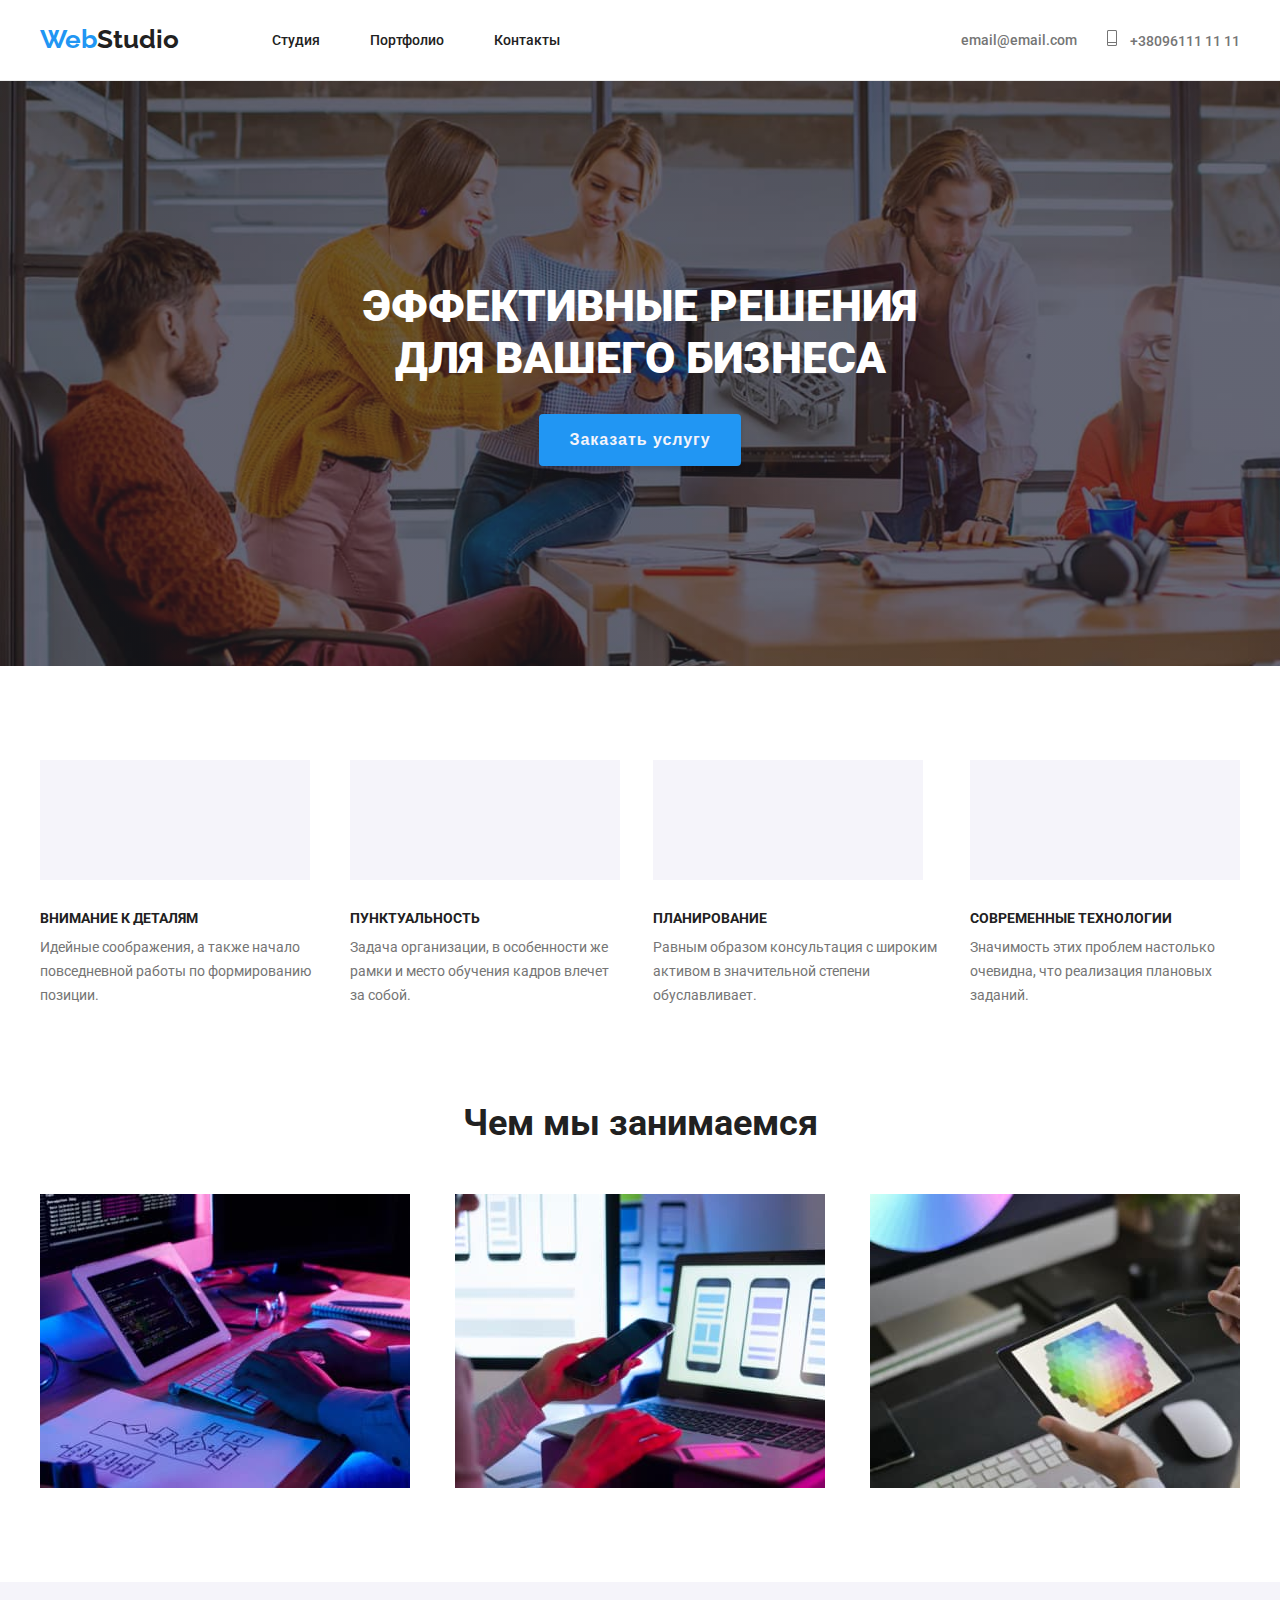
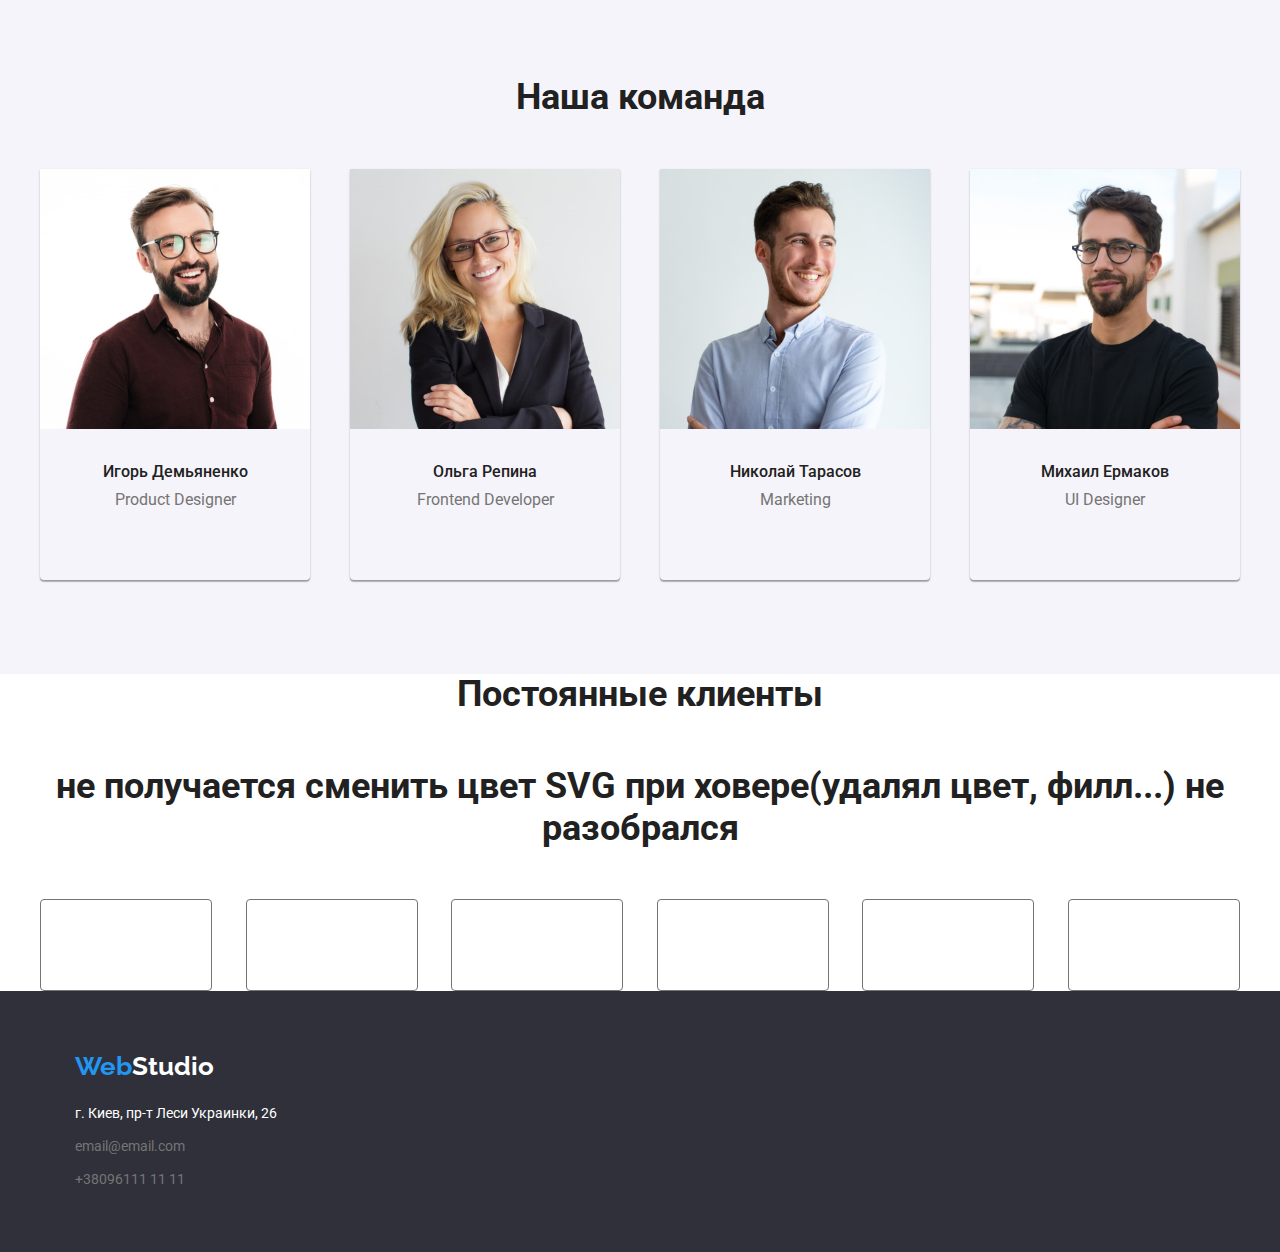
==== index.html @ 939cd7ed "4" ====
<!DOCTYPE html>
<html lang="ru">
  <head>
    <meta charset="UTF-8" />
    <meta http-equiv="X-UA-Compatible" content="IE=edge" />
    <meta name="viewport" content="width=device-width, initial-scale=1.0" />
    <link rel="preconnect" href="https://fonts.gstatic.com" />
    <link
      href="https://fonts.googleapis.com/css2?family=Raleway:wght@700&family=Roboto:wght@400;500;700;900&display=swap"
      rel="stylesheet"
    />
    <link
      rel="stylesheet"
      href="https://cdnjs.cloudflare.com/ajax/libs/modern-normalize/1.0.0/modern-normalize.css"
      integrity="sha512-Zx6MlUMKSVJoQ+83OwhdILe8cSEsCzfqThJd7J/VA2UrK6Ctj85p+xzqfyuNXE5B1k25uUdmJ2OzItbBy9GHAQ=="
      crossorigin="anonymous"
    />
    <link rel="stylesheet" href="./css/styles.css" />
    <link rel="stylesheet" href="./css/portfolio.css" />
    <title>webstudio</title>
  </head>

  <body>
    <header class="header">
      <div class="ctn">
        <nav class="nav">
          <a class="logo" href="./index.html"
            >Web<span class="logoS">Studio</span>
          </a>

          <ul class="nav-list">
            <li class="nav-item">
              <a class="link" href="./index.html">Студия</a>
            </li>
            <li class="nav-item">
              <a class="link" href="./portfolio.html">Портфолио</a>
            </li>
            <li class="nav-item">
              <a class="link" href="#">Контакты</a>
            </li>
          </ul>

          <!-- address -->

          <ul class="contact">
            <li>
              <a class="link" href="mailto:email@email.com">
                <svg class="contact-icon" width="16" height="12">
                  <use href="./images/symbol-defs.svg#icon-envelope-1"></use>
                </svg>
                email@email.com</a
              >
            </li>
            <li>
              <a class="link" href="tel:+380961111111">
                <svg class="contact-icon" width="10" height="16">
                  <use href="./images/symbol-defs.svg#icon-smartphone-1"></use>
                </svg>
                +38096111 11 11</a
              >
            </li>
          </ul>
        </nav>
      </div>
    </header>

    <main>
      <!--Герой-->
      <section id="hero">
        <div class="herro">
          <!-- <img src="./images/bgr.jpg" alt="" /> -->
          <h1>Эффективные решения<br />для вашего бизнеса</h1>
          <button type="button" class="herro-button">Заказать услугу</button>
        </div>
      </section>

      <section class="features">
        <div class="ctn">
          <h2 class="visually-hidden">Особенности</h2>
          <ul class="features-list">
            <li class="features-item">
              <div class="thumb-features">
                <svg class="features-icon" width="70" height="70">
                  <use href="./images/symbol-defs.svg#icon-antenna"></use>
                </svg>
              </div>
              <h3>Внимание к деталям</h3>
              <p>
                Идейные соображения, а также начало повседневной работы по
                формированию позиции.
              </p>
            </li>
            <li class="features-item">
              <div class="thumb-features">
                <svg class="features-icon" width="70" height="70">
                  <use href="./images/symbol-defs.svg#icon-clock"></use>
                </svg>
              </div>
              <h3>Пунктуальность</h3>
              <p>
                Задача организации, в особенности же рамки и место обучения
                кадров влечет за собой.
              </p>
            </li>
            <li class="features-item">
              <div class="thumb-features">
                <svg class="features-icon" width="70" height="70">
                  <use href="./images/symbol-defs.svg#icon-diagram"></use>
                </svg>
              </div>
              <h3>Планирование</h3>
              <p>
                Равным образом консультация с широким активом в значительной
                степени обуславливает.
              </p>
            </li>
            <li class="features-item">
              <div class="thumb-features">
                <svg class="features-icon" width="70" height="70">
                  <use href="./images/symbol-defs.svg#icon-astronaut"></use>
                </svg>
              </div>
              <h3>Современные технологии</h3>
              <p>
                Значимость этих проблем настолько очевидна, что реализация
                плановых заданий.
              </p>
            </li>
          </ul>
        </div>
      </section>

      <section class="interest">
        <div class="ctn">
          <h2 class="title">Чем мы занимаемся</h2>
          <ul class="box">
            <li>
              <div class="thumb-interest">
                <img src="./images/img-1.jpg" alt="Десктопные приложения" />
              </div>
            </li>
            <li>
              <div class="thumb-interest">
                <img src="./images/img-2.jpg" alt="Мобильные приложения" />
              </div>
            </li>
            <li>
              <div class="thumb-interest">
                <img src="./images/img-3.jpg" alt="Дизайнерские решения" />
              </div>
            </li>
          </ul>
        </div>
      </section>

      <section class="teem">
        <div class="ctn">
          <h2 class="title">Наша команда</h2>
          <ul class="teem-list">
            <li class="teem-item">
              <img width="270"
                src="./images/img_1.jpg"
                alt="Игорь Демьяненко"
              />
              <div class="team-card">
                <h3>Игорь Демьяненко</h3>
                <p>Product Designer</p>
                  <!-- rere -->
                  <ul class="teamate-networks">
                    <li class="teamate-network-item">
                      <a class="teamate-network-link" href="">
                        <svg class="network-icon" width="20" height="20">
                          <use href="../images/symbol-defs.svg#icon-Ellips"></use>
                        </svg>
                      </a>
                    </li>
                    <li class="teamate-network-item">
                      <a class="teamate-network-link" href="">
                        <svg class="network-icon" width="20" height="20">
                          <use href="../images/symbol-defs.svg#icon-twitter"></use>
                        </svg>
                      </a>
                    </li>
                    <li class="teamate-network-item">
                      <a class="teamate-network-link" href="">
                        <svg class="network-icon" width="20" height="20">
                          <use href="../images/symbol-defs.svg#icon-facebook"></use>
                        </svg>
                      </a>
                    </li>
                    <li class="teamate-network-item">
                      <a class="teamate-network-link" href="">
                        <svg class="network-icon" width="20" height="20">
                          <use href="../images/symbol-defs.svg#icon-linkedin"></use>
                        </svg>
                      </a>
                    </li>
                  </ul>
                  <!-- rere -->
              </div>
            </li>
            <li class="teem-item">
              <img width="270" src="./images/img_2.jpg" alt="Ольга Репина" />
              <div class="team-card">
                <h3>Ольга Репина</h3>
                <p>Frontend Developer</p>
                <ul class="teamate-networks">
                  <li class="teamate-network-item">
                    <a class="teamate-network-link" href="">
                      <svg class="network-icon" width="20" height="20">
                        <use href="../images/symbol-defs.svg#icon-Ellips"></use>
                      </svg>
                    </a>
                  </li>
                  <li class="teamate-network-item">
                    <a class="teamate-network-link" href="">
                      <svg class="network-icon" width="20" height="20">
                        <use href="../images/symbol-defs.svg#icon-twitter"></use>
                      </svg>
                    </a>
                  </li>
                  <li class="teamate-network-item">
                    <a class="teamate-network-link" href="">
                      <svg class="network-icon" width="20" height="20">
                        <use href="../images/symbol-defs.svg#icon-facebook"></use>
                      </svg>
                    </a>
                  </li>
                  <li class="teamate-network-item">
                    <a class="teamate-network-link" href="">
                      <svg class="network-icon" width="20" height="20">
                        <use href="../images/symbol-defs.svg#icon-linkedin"></use>
                      </svg>
                    </a>
                  </li>
                </ul>
              </div>
            </li>
            <li class="teem-item">
              <img width="270" src="./images/img_3.jpg" alt="Николай Тарасов" />
              <div class="team-card">
                <h3>Николай Тарасов</h3>
                <p>Marketing</p>
                <ul class="teamate-networks">
                  <li class="teamate-network-item">
                    <a class="teamate-network-link" href="">
                      <svg class="network-icon" width="20" height="20">
                        <use href="../images/symbol-defs.svg#icon-Ellips"></use>
                      </svg>
                    </a>
                  </li>
                  <li class="teamate-network-item">
                    <a class="teamate-network-link" href="">
                      <svg class="network-icon" width="20" height="20">
                        <use href="../images/symbol-defs.svg#icon-twitter"></use>
                      </svg>
                    </a>
                  </li>
                  <li class="teamate-network-item">
                    <a class="teamate-network-link" href="">
                      <svg class="network-icon" width="20" height="20">
                        <use href="../images/symbol-defs.svg#icon-facebook"></use>
                      </svg>
                    </a>
                  </li>
                  <li class="teamate-network-item">
                    <a class="teamate-network-link" href="">
                      <svg class="network-icon" width="20" height="20">
                        <use href="../images/symbol-defs.svg#icon-linkedin"></use>
                      </svg>
                    </a>
                  </li>
                </ul>
              </div>
            </li>
            <li class="teem-item">
              <img width="270" src="./images/img_4.jpg" alt="Михаил Ермаков" />
              <div class="team-card">
                <h3>Михаил Ермаков</h3>
                <p>UI Designer</p>
                <ul class="teamate-networks">
                  <li class="teamate-network-item">
                    <a class="teamate-network-link" href="">
                      <svg class="network-icon" width="20" height="20">
                        <use href="../images/symbol-defs.svg#icon-Ellips"></use>
                      </svg>
                    </a>
                  </li>
                  <li class="teamate-network-item">
                    <a class="teamate-network-link" href="">
                      <svg class="network-icon" width="20" height="20">
                        <use href="../images/symbol-defs.svg#icon-twitter"></use>
                      </svg>
                    </a>
                  </li>
                  <li class="teamate-network-item">
                    <a class="teamate-network-link" href="">
                      <svg class="network-icon" width="20" height="20">
                        <use href="../images/symbol-defs.svg#icon-facebook"></use>
                      </svg>
                    </a>
                  </li>
                  <li class="teamate-network-item">
                    <a class="teamate-network-link" href="">
                      <svg class="network-icon" width="20" height="20">
                        <use href="../images/symbol-defs.svg#icon-linkedin"></use>
                      </svg>
                    </a>
                  </li>
                </ul>
              </div>
            </li>
          </ul>
        </div>
      </section>

      <section class="client">
        <div class="ctn">
          <h2 class="title">Постоянные клиенты</h2>
          <h3 class="title">не получается сменить цвет SVG при ховере(удалял цвет, филл...) не разобрался</h3>
          <ul>
            <li class="client-item">
              <a href="#">
                <svg class="client-icon" width="44.27px" height="49.23px">
                <use href="./images/symbol-defs.svg#icon-logo-1">
                </use></svg></a>
            </li>
            <li class="client-item"><a href="#">
                <svg class="client-icon" width="40px" height="52px">
                <use href="./images/symbol-defs.svg#icon-logo-2">
                </use></svg>
            </a></li>
            <li class="client-item"><a href="#">
              <svg class="client-icon" width="41px" height="42.6px">
              <use href="./images/symbol-defs.svg#icon-logo-3">
              </use></svg></a></li>
            <li class="client-item"><a href="#">
              <svg class="client-icon" width="79.66" height="42.02">
              <use href="./images/symbol-defs.svg#icon-logo-4">
              </use></svg></a></li>
            <li class="client-item"><a href="#">
              <svg class="client-icon" width="59" height="47">
              <use href="./images/symbol-defs.svg#icon-logo-5">
              </use></svg></a></li>
            <li class="client-item"><a href="#">
              <svg class="client-icon" width="88.48" height="45.44">
              <use href="./images/symbol-defs.svg#icon-logo-6">
              </use></svg></a></li>
          </ul>
        </div>
      </section>
    </main>

    <footer class="foot">
      <div class="ctn">
        <div class="adress-conteiner">
          <a class="logo bottom" href="#hero"
            >Web<span class="logo-S">Studio</span>
          </a>
          <address class="adress">
            <span class="adress"> г. Киев, пр-т Леси Украинки, 26</span>
            <a class="adress link" href="mailto:email@email.com"
              >email@email.com</a
            >
            <a class="adress link" href="tel:+380961111111">+38096111 11 11</a>
          </address>
        </div>
      </div>
      <!-- <div class="singin">
        <h3>присоединяйтесь</h3>
        <ul>
          <li>
            <a
              href="http://instagram.com"
              target="_blank"
              rel="noopener noreferrer"
            ></a>
          </li>
          <li>
            <a
              href="http://twitter.com"
              target="_blank"
              rel="noopener noreferrer"
            ></a>
          </li>
          <li>
            <a
              href="http://facebook.com"
              target="_blank"
              rel="noopener noreferrer"
            ></a>
          </li>
          <li>
            <a
              href="http://linkedin.com"
              target="_blank"
              rel="noopener noreferrer"
            ></a>
          </li>
        </ul>
      </div> -->
    </footer>
  </body>
</html>
---- css/styles.css ----
:root {
  --maintext: #212121;
  --greytext: #757575;
  --focus: #2196f3;
  --herotext: #ffffff;
  --background-main: #ffffff;
  --background-thumb: rgba(33, 150, 243, 0.9);
  --background-hero: #2f303a;
  --text-adress: rgba(255, 255, 255, 0.6);
  --background-second: #f5f4fa;
  --background-interest: #e5e5e5;
  --bazier: cubic-bezier(0.4, 0, 0.2, 1);
  --card-set-gap: 30px;
}

*,
*::before,
*::after {
  box-sizing: inherit;
  margin: 0;
  padding: 0;
}

/* padding-top: 80px; */

body {
  font-family: 'Roboto', sans-serif;
  color: var(--maintext);
  background-color: var(--background-main);
}

a {
  text-decoration: none;
}

ul {
  list-style: none;
}

.ctn {
  width: 1200px;
  margin: 0 auto;
  padding: 0 15px;
}

.no-gap {
  display: block;
  max-width: 100%;
}

/*header*/

.header {
  position: sticky;
  top: 0;
  min-height: 80px;
  padding: 24 215px;
  border-bottom: 1px solid #ececec;
  background-color: var(--background-main);
  z-index: 1;
}

.nav {
  font-weight: 500;
  align-items: center;
  line-height: 1.172;
  color: var(--maintext);
  vertical-align: middle;
  justify-content: space-between;
}

.nav-list {
  margin-left: 93px;
}

.nav-item:not(:first-child) {
  margin-left: 50px;
}

/* padding: 0 200px; */
/* display: flex; */
/* .header > .ctn {
  padding: 0 215px;} */

.logo {
  display: inline-block;
  font-family: 'Raleway', sans-serif;
  font-size: 26px;
  font-style: normal;
  font-weight: 700;
  line-height: 1.1738;
  color: var(--focus);
  padding-top: 24px;
  padding-bottom: 25px;
}

.logoS {
  color: var(--maintext);
}

.link {
  font-weight: 500;
  font-size: 14px;
  line-height: 1.172;
  color: inherit;
}

/* contact */

.contact {
  margin-left: auto;
}

.contact a {
  color: var(--greytext);
}

.contact li:last-child {
  margin-left: 30px;
}

.contact-icon {
  margin-right: 10px;
  text-align: center;
  fill: currentColor;
}

/* Hower */

a.link:focus,
a.link:hover {
  color: var(--focus);
}

a.link:focus::before,
a.link:hover::before {
  color: var(--focus);
}

.header,
.nav,
.nav-list,
.box,
.features-list,
.teem-list,
.contact {
  display: flex;
  align-items: center;
  justify-content: space-between;
}

/*herro*/

.herro {
  margin: 0 auto;
  padding-top: 200px;
  padding-bottom: 200px;
  max-width: 1600px;
  background-color: var(--background-hero);
  background-image: linear-gradient(
      to right,
      rgba(47, 48, 58, 0.4),
      rgba(47, 48, 58, 0.4)
    ),
    url(../images/bgr.jpg);
  background-repeat: no-repeat;
  background-size: cover;
  text-align: center;
}

/* align-items: center;
  justify-content: space-between; */

.herro h1 {
  color: var(--herotext);
  display: block;
  font-weight: 900;
  line-height: 1.1738;
  font-size: 44px;
  font-style: normal;
  text-transform: uppercase;
  margin-bottom: 30px;
}

.herro-button {
  display: inline-block;
  cursor: pointer;
  border-radius: 4px;
  font-weight: 700;
  font-size: 16px;
  line-height: 1.875;
  letter-spacing: 0.06em;
  border: 1px solid transparent;
  background-color: var(--focus);
  color: var(--background-second);
  width: 200px;
  height: 50px;
  box-shadow: 0px 4px 4px rgba(0, 0, 0, 0.15);
}

.herro-button:focus,
.herro-button:hover {
  background-color: var(--background-second);
  color: var(--focus);
}

/*features*/

.features {
  padding: 94px 0;
}

.visually-hidden {
  position: absolute;
  width: 1px;
  height: 1px;
  margin: -1px;
  border: 0;
  padding: 0;
  white-space: nowrap;
  clip-path: inset(100%);
  clip: rect(0 0 0 0);
  overflow: hidden;
}

.features-item:not(:last-of-type) {
  margin-right: 30px;
}

.features h3 {
  font-weight: 700;
  font-size: 14px;
  line-height: 1.142;
  text-transform: uppercase;
  margin: 0;
  padding: 0;
  margin-top: 30px;
  margin-bottom: 10px;
}

.features p {
  font-weight: 400;
  font-size: 14px;
  line-height: 1.712;
  color: var(--greytext);
}

.thumb-features {
  width: 270px;
  height: 120px;
  background-color: var(--background-second);
  display: flex;
  align-items: center;
  justify-content: center;
}

/* interest */

.interest {
  padding-bottom: 94px;
}

.interest h2 {
  font-weight: 700;
  font-size: 36px;
  line-height: 1.172;
  text-align: center;
}

.box {
  margin-top: 50px;
}

/* .box img { display: block;} */

.thumb-interest {
  width: 370px;
  height: 294px;
}

.thumb-interest > img {
  display: block;
  height: 100%;
  width: 100%;
  object-fit: cover;
}

/*teem*/

.teem {
  padding-top: 94px;
  padding-bottom: 94px;
  background-color: var(--background-second);
}

.teem h2 {
  font-weight: 700;
  font-size: 36px;
  line-height: 1.172;
  text-align: center;
  margin-bottom: 50px;
}

.team-card {
  padding: 30px 0;
}

.teem h3 {
  font-weight: 500;
  font-size: 16px;
  line-height: 1.172;
  text-align: center;
  padding-bottom: 10px;
}

.teem p {
  color: var(--greytext);
  font-weight: 400;
  font-size: 16px;
  line-height: 1.172;
  text-align: center;
}

.teem-item {
  box-shadow: 0px 1px 3px rgb(0 0 0 / 12%), 0px 1px 1px rgb(0 0 0 / 12%),
    0px 2px 1px rgb(0 0 0 / 22%);
  border-radius: 0px 0px 4px 4px;
}

.teem-item:hover,
.teem-item:focus {
  box-shadow: 0px 1px 1px rgba(0, 0, 0, 0.12), 0px 4px 4px rgba(0, 0, 0, 0.06),
    1px 4px 6px rgba(0, 0, 0, 0.16);
  outline: none;
}

.teamate-networks {
  margin-top: 16px;
  display: flex;
  justify-content: space-evenly;  
  text-align: center;
}

/* CLIENT*S  in portf. file */


/*footer*/

.foot {
  padding: 60px;
  background-color: var(--background-hero);
}

.logo-S {
  color: var(--herotext);
}

.adress {
  font-weight: 400;
  font-size: 14px;
  line-height: 1.714;
  text-decoration: none;
  color: var(--herotext);
  font-style: normal;
}

a.adress {
  color: var(--greytext);
  display: block;
  margin-top: 9px;
}

.nav-list::after {
  content: '';
  position: absolute;
  /* buttom 0; */
  left: 0;
  width: 100%;
  background-color: var(--focus);
  height: 5px;
  opacity: 0;
}

/* h2 - section title */

.title {
  font-weight: 700;
  font-size: 36px;
  line-height: 1.16;
  text-align: center;
  margin: 0;
  padding: 0;
}

.bottom {
  padding: 0;
  margin-bottom: 20px;
}

/* section {
  outline: rebeccapurple 1px dashed;
}

li {
  outline: royalblue 1px dashed;
} */
---- css/portfolio.css ----
:root {
  --maintext: #212121;
  --greytext: #757575;
  --focus: #2196f3;
  --herotext: #ffffff;
  --background-main: #ffffff;
  --background-hero: #2f303a;
  --background-thumb: rgba(33, 150, 243, 0.9);
  --text-adress: rgba(255, 255, 255, 0.6);
  --background-second: #f5f4fa;
  --background-interest: #e5e5e5;
  --bazier: cubic-bezier(0.4, 0, 0.2, 1);
  --card-set-gap: 30px;
}

*,
*::before,
*::after {
  box-sizing: inherit;
  margin: 0;
  padding: 0;
}

.no-gap {
  display: block;
  max-width: 100%;
}

/* body {padding-top: 80px;} */

body {
  font-family: 'Roboto', sans-serif;
  color: var(--maintext);
  background-color: var(--background-main);
}

a {
  text-decoration: none;
}

ul {
  list-style: none;
}

.ctn {
  /* outline: 1px solid coral; */
  width: 1200px;
  margin: 0 auto;
  padding: 0 15px;
}

/*header*/

.header {
  position: sticky;
  top: 0;
  min-height: 80px;
  padding: 24 215px;
  border-bottom: 1px solid #ececec;
  background-color: var(--background-main);
  z-index: 1;
}

.nav {
  font-weight: 500;
  align-items: center;
  line-height: 1.172;
  color: var(--maintext);
  vertical-align: middle;
  justify-content: space-between;
}

.nav-list {
  margin-left: 93px;
}

.nav-item:not(:first-child) {
  margin-left: 50px;
}

/* padding: 0 200px; */
/* display: flex; */
/* .header > .ctn {
  padding: 0 215px;} */

.logo {
  display: inline-block;
  font-family: 'Raleway', sans-serif;
  font-size: 26px;
  font-style: normal;
  font-weight: 700;
  line-height: 1.1738;
  color: var(--focus);
  padding-top: 24px;
  padding-bottom: 25px;
}

.logoS {
  color: var(--maintext);
}

.link {
  font-weight: 500;
  font-size: 14px;
  line-height: 1.172;
  color: inherit;
}

/* contact */

.contact {
  margin-left: auto;
}

.contact a {
  color: var(--greytext);
}

/* .contact a::before {
  background-image: url(../images/symbol-defs.svg);
} */

.contact li:last-child {
  margin-left: 30px;
}

/* Hower */

a.link:focus,
a.link:hover {
  color: var(--focus);
}

.header,
.nav,
.nav-list,
.box,
.features-list,
.contact {
  display: flex;
  align-items: center;
  justify-content: space-between;
}

/*portfolio*/

.portf {
  padding: 94px 0;
}

.visually-hidden {
  position: absolute;
  width: 1px;
  height: 1px;
  margin: -1px;
  border: 0;
  padding: 0;
  white-space: nowrap;
  clip-path: inset(100%);
  clip: rect(0 0 0 0);
  overflow: hidden;
}

.button-menu {
  display: flex;
  justify-content: center;
  align-items: center;
  font-size: 16px;
  line-height: 1.625;
  background-color: none;
  color: var(--maintext);
  margin-bottom: 34px;
}

.button-menu li:not(last-of-type) {
  margin-right: 8px;
}

.button {
  background-color: var(--background-second);
  color: var(--maintext);
  font-family: inherit;
  font-weight: 500;
  font-size: 16px;
  line-height: 1.62;
  text-align: center;
  border: 1px solid transparent;
  padding: 6px 22px;
  border-radius: 4px;
  transition: color 250ms var(--bazier), background-color 250ms var(--bazier),
  box-shadow: 250ms var(--bazier);
  cursor: pointer;
}

.button:hover,
.button:focus,
.button:active {
  color: var(--background-main);
  background-color: var(--focus);
  box-shadow: 0px 3px 1px rgba(0, 0, 0, 0.1), 0px 1px 2px rgba(0, 0, 0, 0.08),
    0px 2px 2px rgba(0, 0, 0, 0.12);
  outline: none;
}

.examples {
  display: flex;
  flex-wrap: wrap;
  margin-left: calc(-1 * var(--card-set-gap));
  margin-top: calc(-1 * var(--card-set-gap));
}

.exampl-el {
  max-width: 370px;
  flex-basis: calc(100% / 3 - var(--card-set-gap));
  margin-left: var(--card-set-gap);
  margin-top: var(--card-set-gap);
}

.example-link {
  display: block;
  transition: box-shadow 250ms var(--bazier);
}

.product {
  padding: 20px 24px;
  border: 1px solid #eeeeee;
  border-top: none;
}

.product h3 {
  font-weight: 700;
  font-size: 18px;
  line-height: 2;
  letter-spacing: 0.06em;
  color: var(--maintext);
}

.product p {
  margin-top: 4px;
  font-weight: 400;
  font-size: 16px;
  line-height: 1, 85;
  color: var(--greytext);
  letter-spacing: 0.06em;
}

/* CLIENT*S */

.client .title{
margin-bottom: 50px;
}

.client ul {
  display: flex;
  align-items: center;
  justify-content: space-between;
  /* outline: var(--focus) 1px dashed; */
}

.client li {
  display: flex;
  align-items: center;
  justify-content: center;
  /* outline: coral 1px dashed; */
  width: 170px;
  height: 90px;
  border: var(--greytext) 1px solid;
  border-radius: 4px;
  /* position: centre; */
  }

  .client-item:hover,
  .client-item:focus {
    border-color: var(--focus);
    color: var(--focus);
    fill: var(--focus);
    /* background-color: var(--focus); */
    outline: none;
  }
  
  .client-icon {
    fill: currentColor;
  }

  /* .client-item:hover .client-icon,
  .client-item:focus .client-icon {
    fill: var(--focus);
  } */
/* 
  .client-item:hover { 
    background-color: var(--focus);
    fill: var(--focus);
   } */

/*footer*/

.foot {
  padding: 60px;
  background-color: var(--background-hero);
}

.logo-S {
  color: var(--herotext);
}

.adress {
  font-weight: 400;
  font-size: 14px;
  line-height: 1.714;
  text-decoration: none;
  color: var(--herotext);
  font-style: normal;
}

a.adress {
  color: var(--greytext);
  display: block;
  margin-top: 9px;
}

.nav-list::after {
  content: '';
  position: absolute;

  /* buttom 0; */
  left: 0;
  width: 100%;
  background-color: var(--focus);
  height: 5px;
  opacity: 0;
}

/* h2 - section title */

.title {
  font-weight: 700;
  font-size: 36px;
  line-height: 1.16;
  text-align: center;
  margin: 0;
  padding: 0;
}

.bottom {
  padding: 0;
  margin-bottom: 20px;
}

.thumb {
  position: relative;
  overflow: hidden;
}

.example-link:hover,
.example-link:focus {
  box-shadow: 0px 1px 1px rgba(0, 0, 0, 0.12), 0px 4px 4px rgba(0, 0, 0, 0.06),
    1px 4px 6px rgba(0, 0, 0, 0.16);
  outline: none;
}

.overlay {
  position: absolute;
  bottom: 0;
  left: 0;

  transform: translateY(100%);

  width: 100%;
  height: 100%;
  background-color: rgba(33, 150, 243, 0.9);

  transition: transform 250ms var(--bazier);
}

.example-link:hover .overlay,
.example-link:focus .overlay {
  transform: translateY(0);
}

.overlay-text {
  margin: 0;
  padding: 63px 20px;

  color: var(--background-main);
  font-size: 18px;
  line-height: 1.56;
}

/* section {
  outline: rebeccapurple 1px dashed;
}

li {
  outline: royalblue 1px dashed;
} */
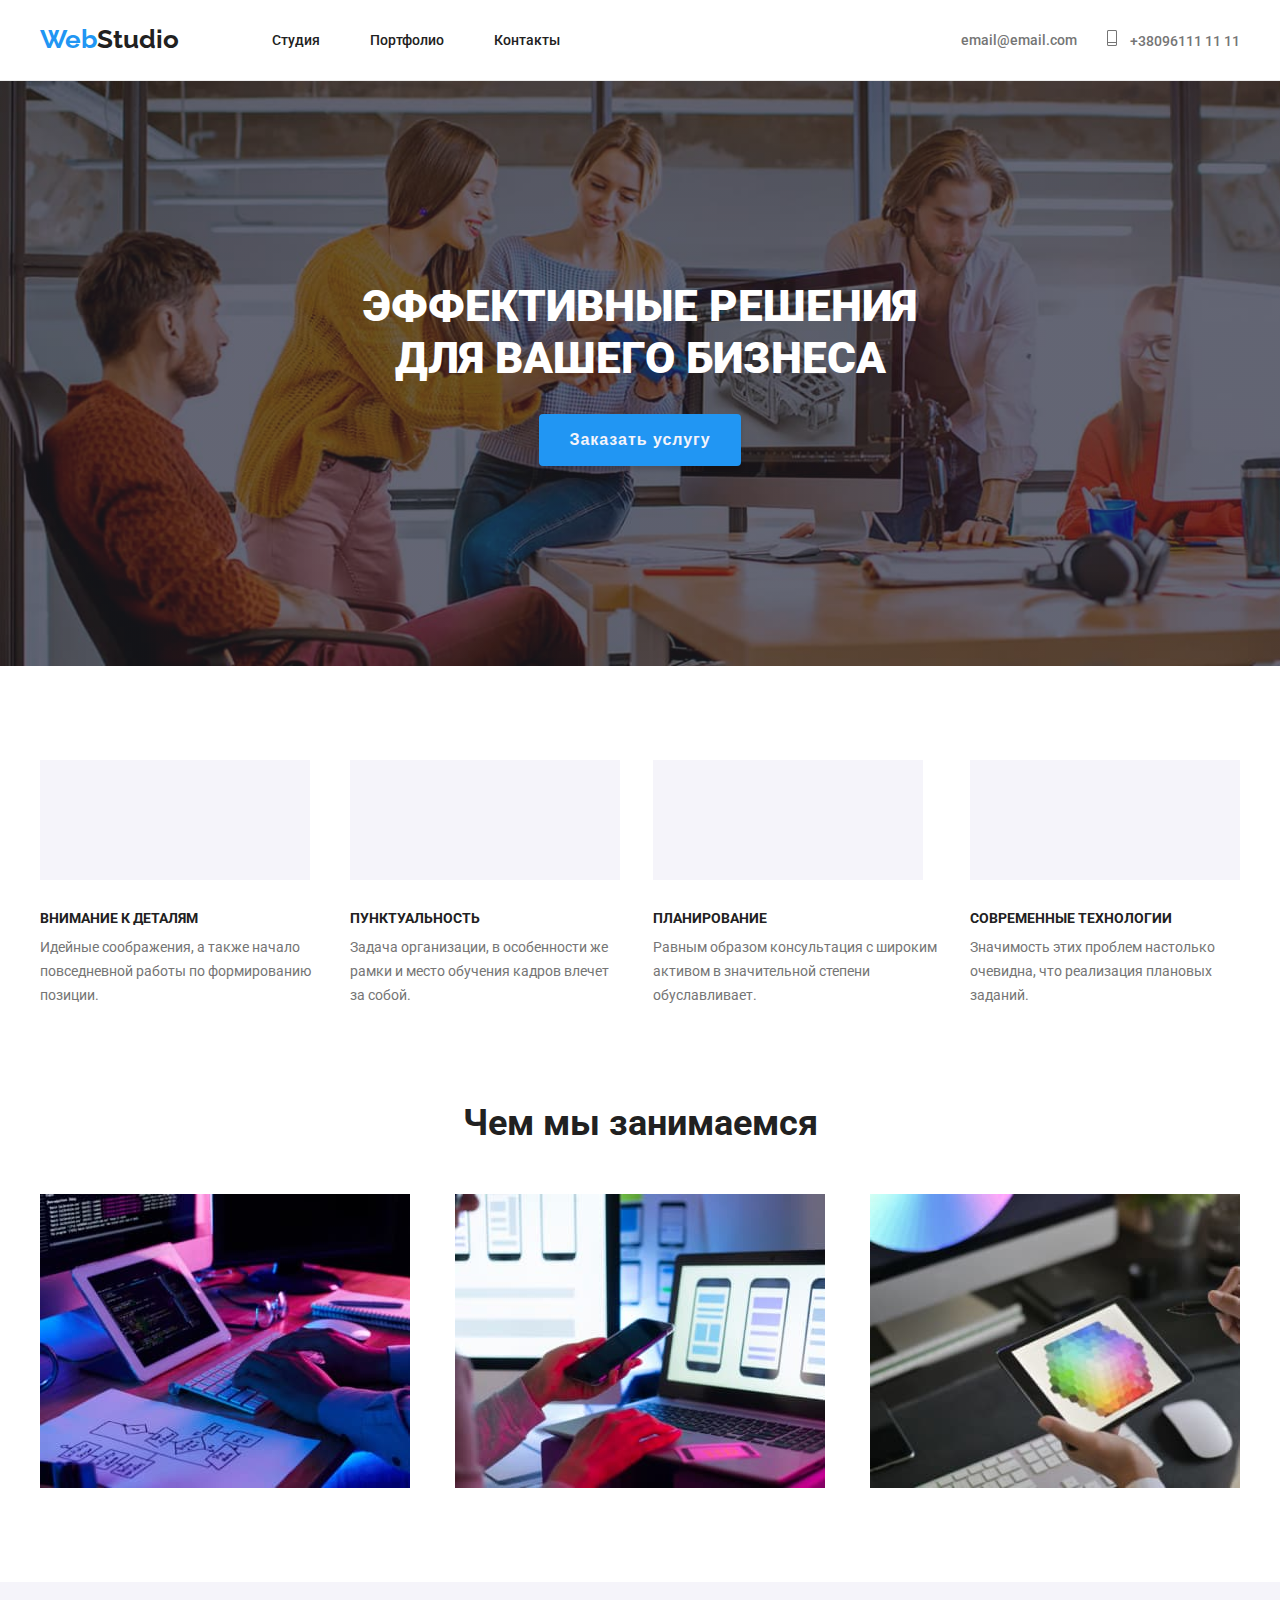
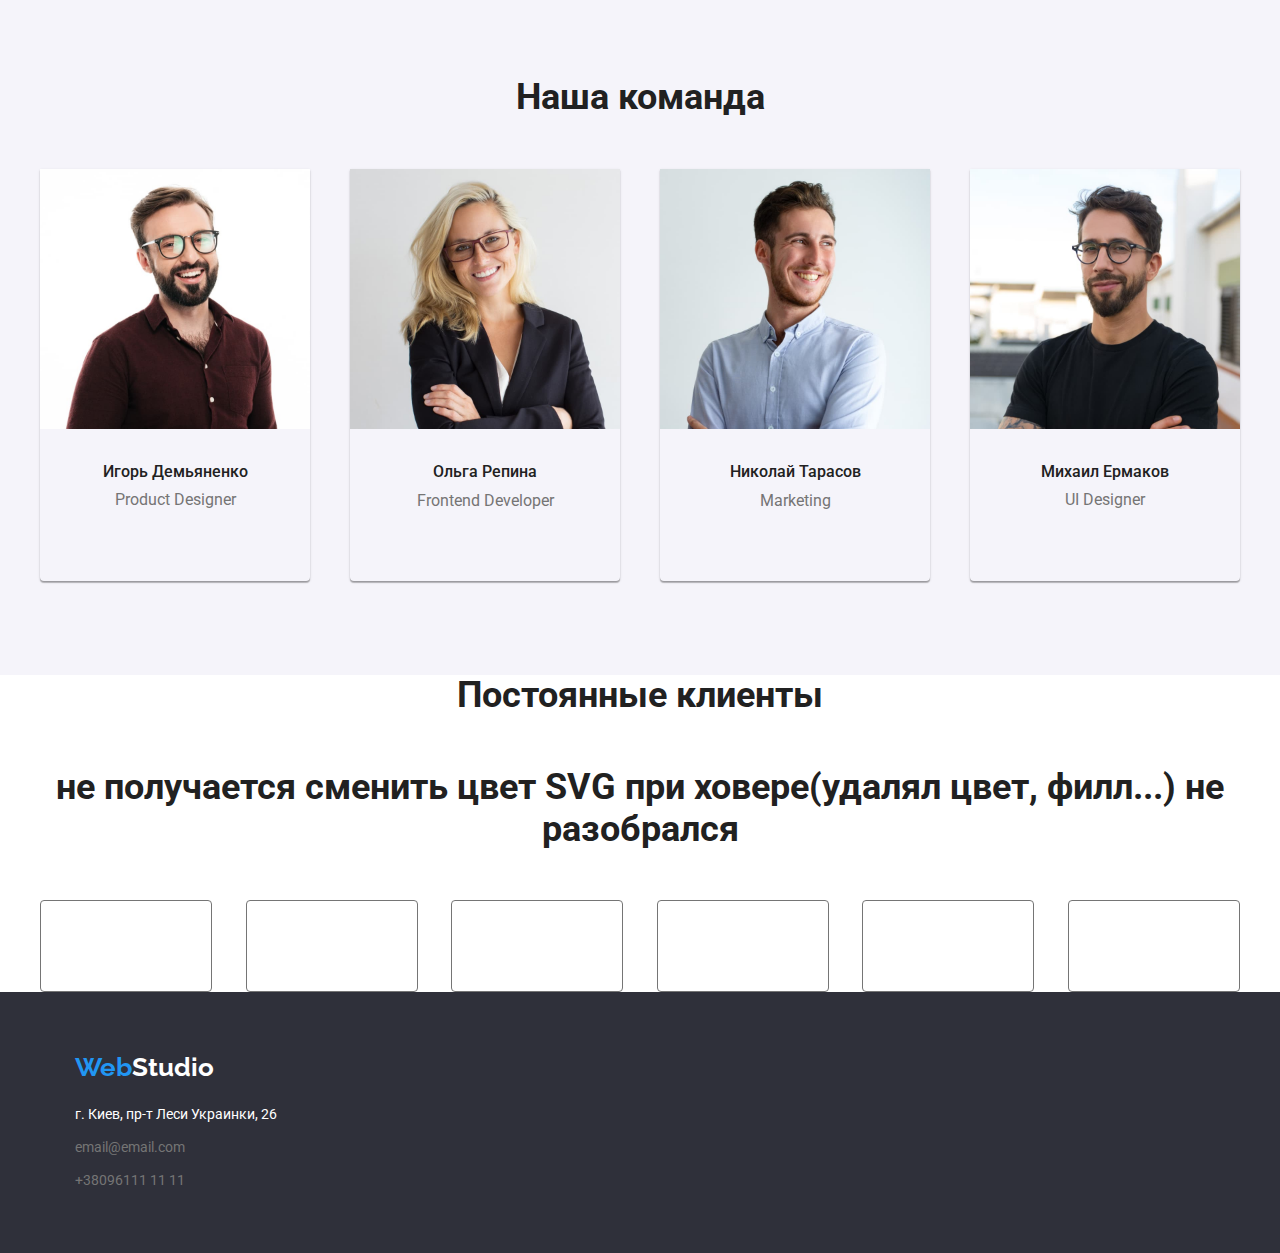
==== commit 61edb59c: "Update index.html" ====
--- a/index.html
+++ b/index.html
@@ -169,7 +169,7 @@
                   <ul class="teamate-networks">
                     <li class="teamate-network-item">
                       <a class="teamate-network-link" href="">
-                        <svg class="network-icon" width="20" height="20">
+                        <svg class="network-icon" width="21" height="21">
                           <use href="../images/symbol-defs.svg#icon-Ellips"></use>
                         </svg>
                       </a>
@@ -281,7 +281,7 @@
                 <ul class="teamate-networks">
                   <li class="teamate-network-item">
                     <a class="teamate-network-link" href="">
-                      <svg class="network-icon" width="20" height="20">
+                      <svg class="network-icon" width="21" height="21">
                         <use href="../images/symbol-defs.svg#icon-Ellips"></use>
                       </svg>
                     </a>
@@ -330,6 +330,7 @@
                 <use href="./images/symbol-defs.svg#icon-logo-2">
                 </use></svg>
             </a></li>
+            
             <li class="client-item"><a href="#">
               <svg class="client-icon" width="41px" height="42.6px">
               <use href="./images/symbol-defs.svg#icon-logo-3">
--- a/css/styles.css
+++ b/css/styles.css
@@ -341,6 +341,13 @@
   text-align: center;
 }
 
+.teamate-network-item:hover
+.teamate-network-item:focus {
+  fill:var(--focus);
+  background-color: var(--focus);
+}
+
+
 /* CLIENT*S  in portf. file */
 
 
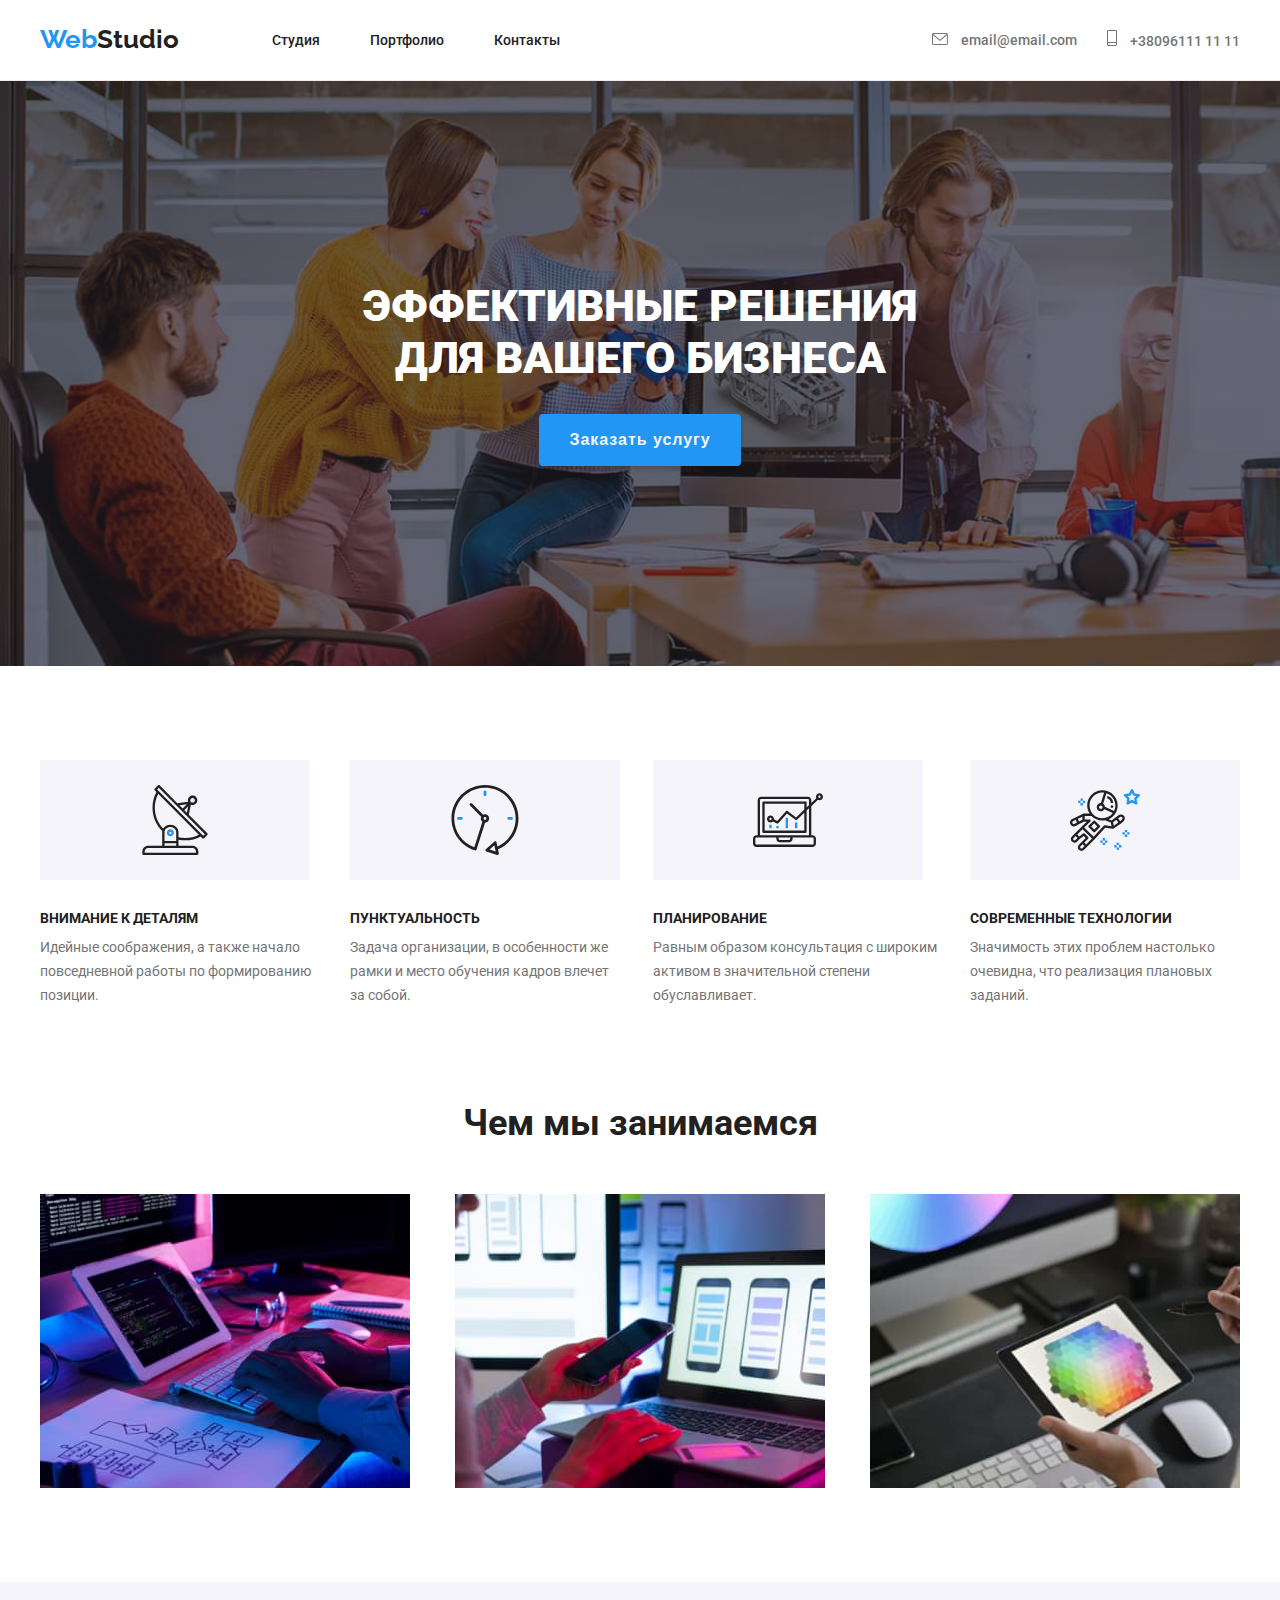
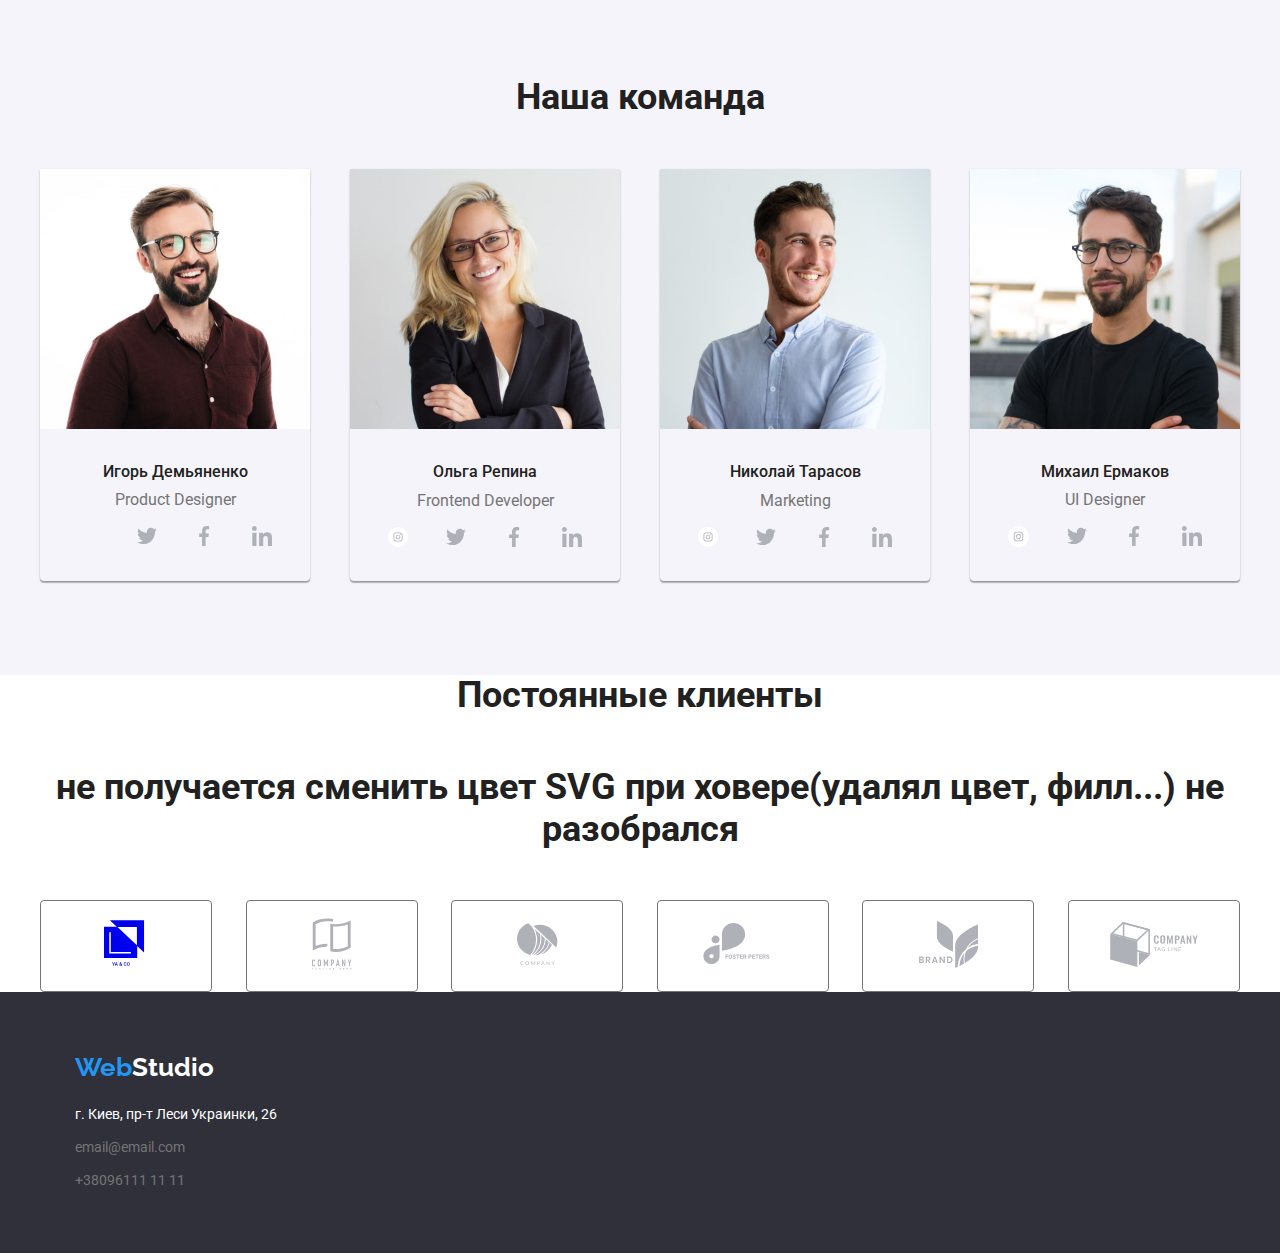
==== commit 3d296dc6: "3" ====
--- a/index.html
+++ b/index.html
@@ -163,6 +163,7 @@
                 alt="Игорь Демьяненко"
               />
               <div class="team-card">
+                <a href="./images/symbol-defs.svg"></a>
                 <h3>Игорь Демьяненко</h3>
                 <p>Product Designer</p>
                   <!-- rere -->
@@ -170,28 +171,28 @@
                     <li class="teamate-network-item">
                       <a class="teamate-network-link" href="">
                         <svg class="network-icon" width="21" height="21">
-                          <use href="../images/symbol-defs.svg#icon-Ellips"></use>
+                          <use href="./images/symbol-defs.svg"#icon-Ellips"></use>
                         </svg>
                       </a>
                     </li>
                     <li class="teamate-network-item">
                       <a class="teamate-network-link" href="">
                         <svg class="network-icon" width="20" height="20">
-                          <use href="../images/symbol-defs.svg#icon-twitter"></use>
+                          <use href="./images/symbol-defs.svg#icon-twitter"></use>
                         </svg>
                       </a>
                     </li>
                     <li class="teamate-network-item">
                       <a class="teamate-network-link" href="">
                         <svg class="network-icon" width="20" height="20">
-                          <use href="../images/symbol-defs.svg#icon-facebook"></use>
+                          <use href="./images/symbol-defs.svg#icon-facebook"></use>
                         </svg>
                       </a>
                     </li>
                     <li class="teamate-network-item">
                       <a class="teamate-network-link" href="">
                         <svg class="network-icon" width="20" height="20">
-                          <use href="../images/symbol-defs.svg#icon-linkedin"></use>
+                          <use href="./images/symbol-defs.svg#icon-linkedin"></use>
                         </svg>
                       </a>
                     </li>
@@ -208,28 +209,28 @@
                   <li class="teamate-network-item">
                     <a class="teamate-network-link" href="">
                       <svg class="network-icon" width="20" height="20">
-                        <use href="../images/symbol-defs.svg#icon-Ellips"></use>
-                      </svg>
-                    </a>
-                  </li>
-                  <li class="teamate-network-item">
-                    <a class="teamate-network-link" href="">
-                      <svg class="network-icon" width="20" height="20">
-                        <use href="../images/symbol-defs.svg#icon-twitter"></use>
-                      </svg>
-                    </a>
-                  </li>
-                  <li class="teamate-network-item">
-                    <a class="teamate-network-link" href="">
-                      <svg class="network-icon" width="20" height="20">
-                        <use href="../images/symbol-defs.svg#icon-facebook"></use>
-                      </svg>
-                    </a>
-                  </li>
-                  <li class="teamate-network-item">
-                    <a class="teamate-network-link" href="">
-                      <svg class="network-icon" width="20" height="20">
-                        <use href="../images/symbol-defs.svg#icon-linkedin"></use>
+                        <use href="./images/symbol-defs.svg#icon-Ellips"></use>
+                      </svg>
+                    </a>
+                  </li>
+                  <li class="teamate-network-item">
+                    <a class="teamate-network-link" href="">
+                      <svg class="network-icon" width="20" height="20">
+                        <use href="./images/symbol-defs.svg#icon-twitter"></use>
+                      </svg>
+                    </a>
+                  </li>
+                  <li class="teamate-network-item">
+                    <a class="teamate-network-link" href="">
+                      <svg class="network-icon" width="20" height="20">
+                        <use href="./images/symbol-defs.svg#icon-facebook"></use>
+                      </svg>
+                    </a>
+                  </li>
+                  <li class="teamate-network-item">
+                    <a class="teamate-network-link" href="">
+                      <svg class="network-icon" width="20" height="20">
+                        <use href="./images/symbol-defs.svg#icon-linkedin"></use>
                       </svg>
                     </a>
                   </li>
@@ -245,28 +246,28 @@
                   <li class="teamate-network-item">
                     <a class="teamate-network-link" href="">
                       <svg class="network-icon" width="20" height="20">
-                        <use href="../images/symbol-defs.svg#icon-Ellips"></use>
-                      </svg>
-                    </a>
-                  </li>
-                  <li class="teamate-network-item">
-                    <a class="teamate-network-link" href="">
-                      <svg class="network-icon" width="20" height="20">
-                        <use href="../images/symbol-defs.svg#icon-twitter"></use>
-                      </svg>
-                    </a>
-                  </li>
-                  <li class="teamate-network-item">
-                    <a class="teamate-network-link" href="">
-                      <svg class="network-icon" width="20" height="20">
-                        <use href="../images/symbol-defs.svg#icon-facebook"></use>
-                      </svg>
-                    </a>
-                  </li>
-                  <li class="teamate-network-item">
-                    <a class="teamate-network-link" href="">
-                      <svg class="network-icon" width="20" height="20">
-                        <use href="../images/symbol-defs.svg#icon-linkedin"></use>
+                        <use href="./images/symbol-defs.svg#icon-Ellips"></use>
+                      </svg>
+                    </a>
+                  </li>
+                  <li class="teamate-network-item">
+                    <a class="teamate-network-link" href="">
+                      <svg class="network-icon" width="20" height="20">
+                        <use href="./images/symbol-defs.svg#icon-twitter"></use>
+                      </svg>
+                    </a>
+                  </li>
+                  <li class="teamate-network-item">
+                    <a class="teamate-network-link" href="">
+                      <svg class="network-icon" width="20" height="20">
+                        <use href="./images/symbol-defs.svg#icon-facebook"></use>
+                      </svg>
+                    </a>
+                  </li>
+                  <li class="teamate-network-item">
+                    <a class="teamate-network-link" href="">
+                      <svg class="network-icon" width="20" height="20">
+                        <use href="./images/symbol-defs.svg#icon-linkedin"></use>
                       </svg>
                     </a>
                   </li>
@@ -282,28 +283,28 @@
                   <li class="teamate-network-item">
                     <a class="teamate-network-link" href="">
                       <svg class="network-icon" width="21" height="21">
-                        <use href="../images/symbol-defs.svg#icon-Ellips"></use>
-                      </svg>
-                    </a>
-                  </li>
-                  <li class="teamate-network-item">
-                    <a class="teamate-network-link" href="">
-                      <svg class="network-icon" width="20" height="20">
-                        <use href="../images/symbol-defs.svg#icon-twitter"></use>
-                      </svg>
-                    </a>
-                  </li>
-                  <li class="teamate-network-item">
-                    <a class="teamate-network-link" href="">
-                      <svg class="network-icon" width="20" height="20">
-                        <use href="../images/symbol-defs.svg#icon-facebook"></use>
-                      </svg>
-                    </a>
-                  </li>
-                  <li class="teamate-network-item">
-                    <a class="teamate-network-link" href="">
-                      <svg class="network-icon" width="20" height="20">
-                        <use href="../images/symbol-defs.svg#icon-linkedin"></use>
+                        <use href="./images/symbol-defs.svg#icon-Ellips"></use>
+                      </svg>
+                    </a>
+                  </li>
+                  <li class="teamate-network-item">
+                    <a class="teamate-network-link" href="">
+                      <svg class="network-icon" width="20" height="20">
+                        <use href="./images/symbol-defs.svg#icon-twitter"></use>
+                      </svg>
+                    </a>
+                  </li>
+                  <li class="teamate-network-item">
+                    <a class="teamate-network-link" href="">
+                      <svg class="network-icon" width="20" height="20">
+                        <use href="./images/symbol-defs.svg#icon-facebook"></use>
+                      </svg>
+                    </a>
+                  </li>
+                  <li class="teamate-network-item">
+                    <a class="teamate-network-link" href="">
+                      <svg class="network-icon" width="20" height="20">
+                        <use href="./images/symbol-defs.svg#icon-linkedin"></use>
                       </svg>
                     </a>
                   </li>
--- a/css/styles.css
+++ b/css/styles.css
@@ -343,7 +343,7 @@
 
 .teamate-network-item:hover
 .teamate-network-item:focus {
-  fill:var(--focus);
+  fill: var(--focus);
   background-color: var(--focus);
 }
 
--- a/css/portfolio.css
+++ b/css/portfolio.css
@@ -266,6 +266,7 @@
   height: 90px;
   border: var(--greytext) 1px solid;
   border-radius: 4px;
+  color: #757575;
   /* position: centre; */
   }
 
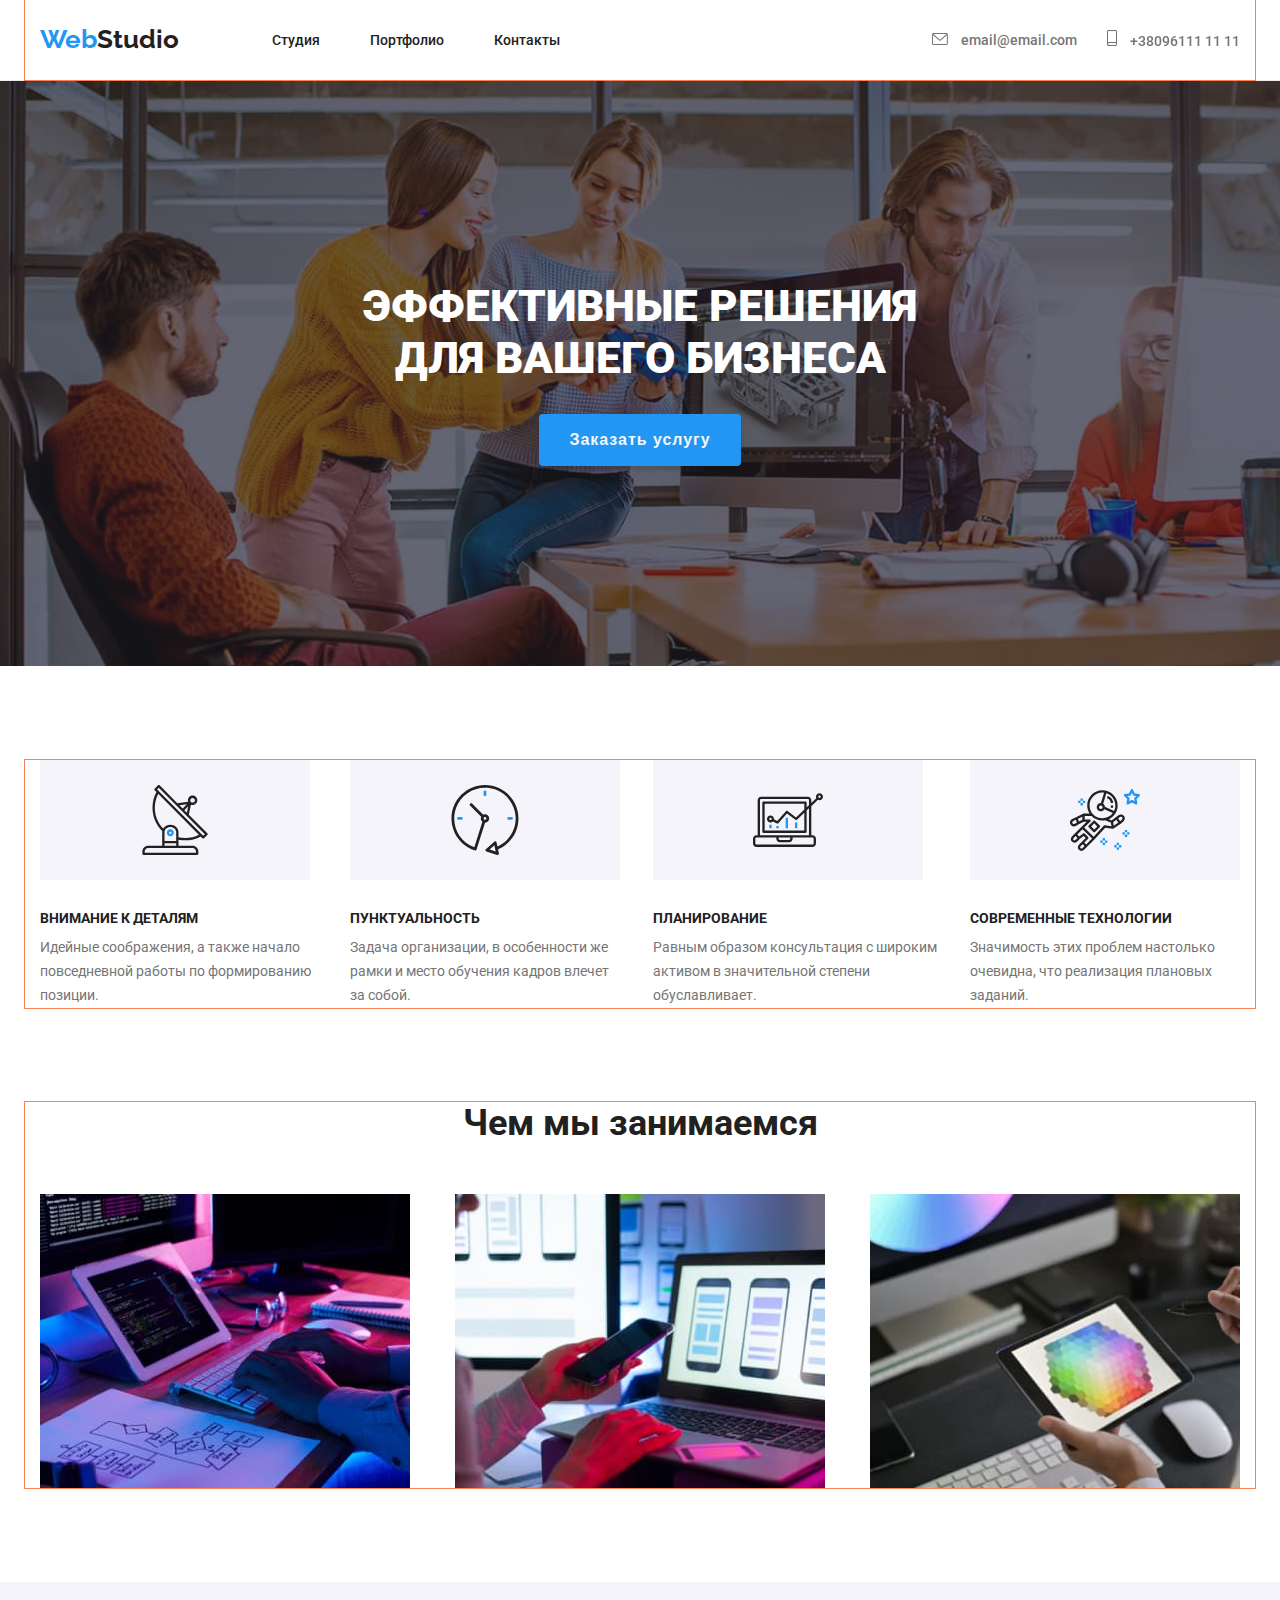
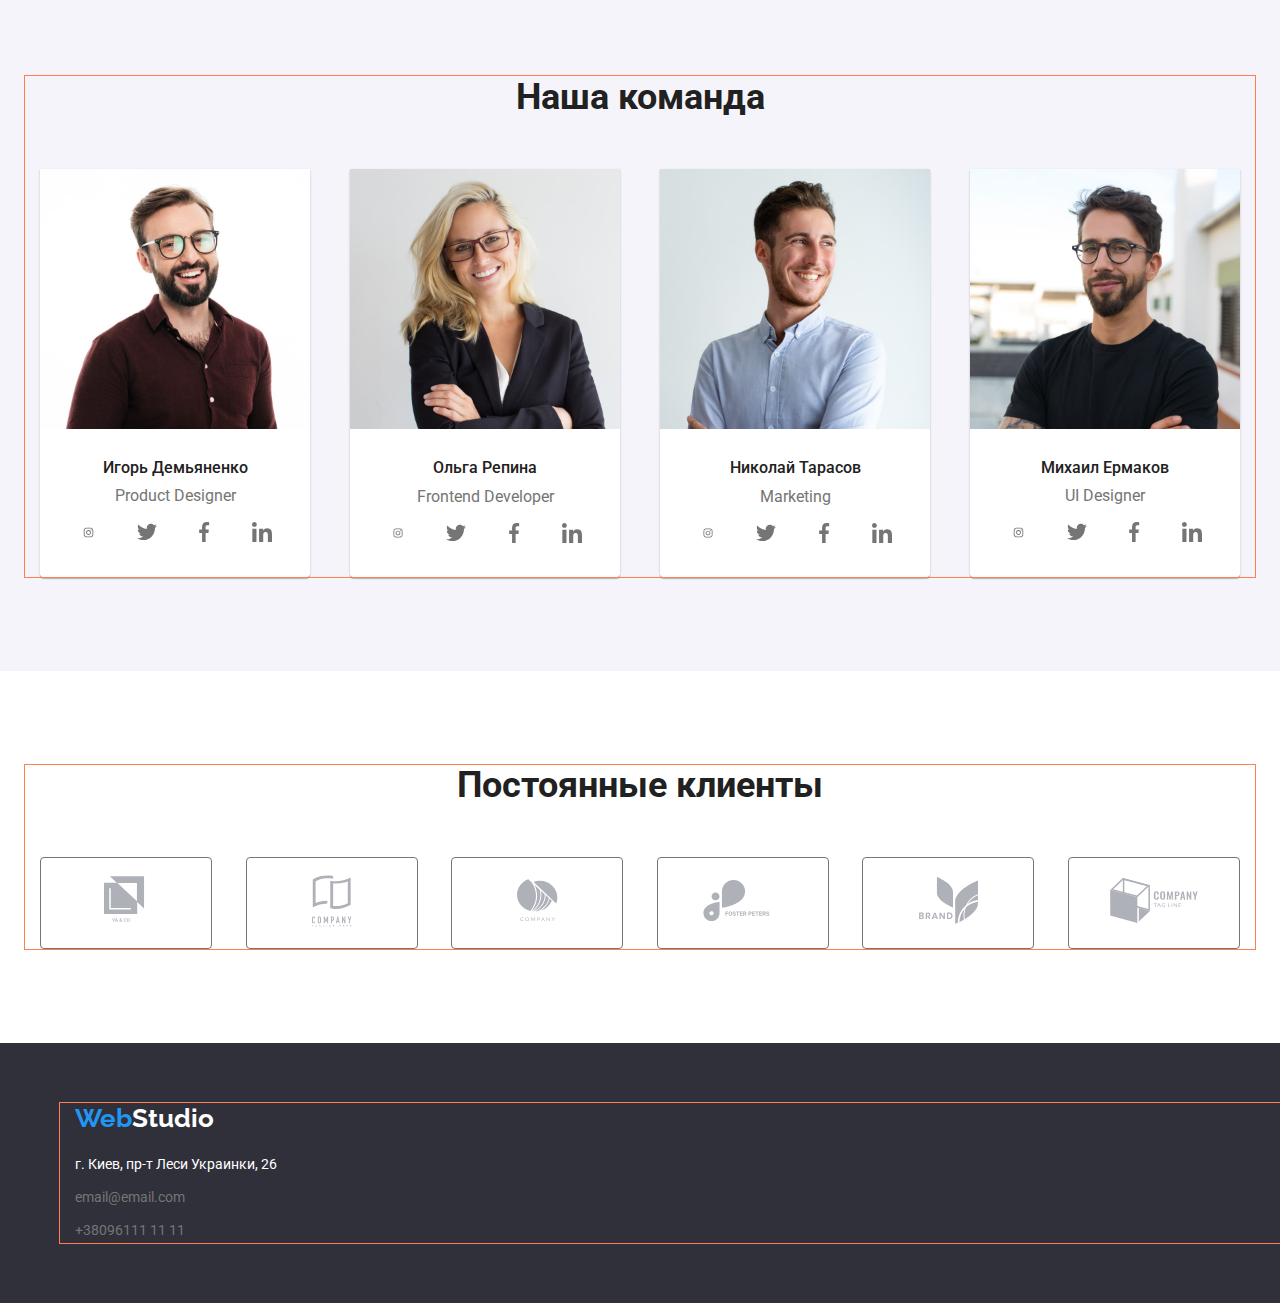
==== commit 00fbd0dd: "4" ====
--- a/index.html
+++ b/index.html
@@ -16,7 +16,6 @@
       crossorigin="anonymous"
     />
     <link rel="stylesheet" href="./css/styles.css" />
-    <link rel="stylesheet" href="./css/portfolio.css" />
     <title>webstudio</title>
   </head>
 
@@ -171,7 +170,7 @@
                     <li class="teamate-network-item">
                       <a class="teamate-network-link" href="">
                         <svg class="network-icon" width="21" height="21">
-                          <use href="./images/symbol-defs.svg"#icon-Ellips"></use>
+                          <use href="./images/symbol-defs.svg#icon-Ellips"></use>
                         </svg>
                       </a>
                     </li>
@@ -318,7 +317,7 @@
       <section class="client">
         <div class="ctn">
           <h2 class="title">Постоянные клиенты</h2>
-          <h3 class="title">не получается сменить цвет SVG при ховере(удалял цвет, филл...) не разобрался</h3>
+          <!-- <h3 class="title">не получается сменить цвет SVG при ховере(удалял цвет, филл...) не разобрался</h3> -->
           <ul>
             <li class="client-item">
               <a href="#">
--- a/css/styles.css
+++ b/css/styles.css
@@ -1,6 +1,7 @@
 :root {
   --maintext: #212121;
   --greytext: #757575;
+  --greytext-second: #AFB1B8;
   --focus: #2196f3;
   --herotext: #ffffff;
   --background-main: #ffffff;
@@ -38,6 +39,7 @@
 }
 
 .ctn {
+  outline: 1px solid coral;
   width: 1200px;
   margin: 0 auto;
   padding: 0 15px;
@@ -125,12 +127,18 @@
   fill: currentColor;
 }
 
-/* Hower */
 
 a.link:focus,
 a.link:hover {
   color: var(--focus);
 }
+
+/* Hower */
+
+/* a.link:focus .contact-icon,
+a.link:hover .contact-icon {
+  fill: var(--focus);
+} */
 
 a.link:focus::before,
 a.link:hover::before {
@@ -303,6 +311,8 @@
 
 .team-card {
   padding: 30px 0;
+  background-color:var(--background-main);
+  border-radius: 0px 0px 4px 4px;
 }
 
 .teem h3 {
@@ -327,6 +337,10 @@
   border-radius: 0px 0px 4px 4px;
 }
 
+.teem-item img {
+  display: block;
+}
+
 .teem-item:hover,
 .teem-item:focus {
   box-shadow: 0px 1px 1px rgba(0, 0, 0, 0.12), 0px 4px 4px rgba(0, 0, 0, 0.06),
@@ -339,20 +353,96 @@
   display: flex;
   justify-content: space-evenly;  
   text-align: center;
-}
-
-.teamate-network-item:hover
-.teamate-network-item:focus {
+  color: var(--greytext);
+}
+
+.teamate-network-link {
+  color: #757575;
+  object-fit: cover;
+  border-radius: 50%;
+
+  width: 44px;
+  height: 44px;
+}
+
+.teamate-network-link:hover,
+.teamate-network-link:focus {
+  color: var(--focus);
+
+  /* background-color: var(--focus); */
+  /* fill: darkmagenta; */
+}
+
+.network-icon {
+  fill: currentColor;
+}
+
+/* CLIENT*S */
+
+.client {
+  padding: 94px 0;
+}
+
+.client .title{
+  margin-bottom: 50px;
+}
+  
+.client ul {
+  display: flex;
+  align-items: center;
+  justify-content: space-between;
+  /* outline: var(--focus) 1px dashed; */
+}
+  
+.client li {
+  display: flex;
+  align-items: center;
+  justify-content: center;
+  width: 170px;
+  height: 90px;
+  border: var(--greytext) 1px solid;
+  border-radius: 4px;
+  color: #757575;
+  
+  /* position: centre; */
+}
+  
+
+.client-item:hover .client-icon,
+.client-item:focus .client-icon {
+  border-color: var(--focus);
+  color: var(--focus);
   fill: var(--focus);
+  /* background-color: var(--focus); */
+  outline: none;
+}
+
+.client-item a {
+  color:var(--greytext-second);
+}
+   
+.client-item:hover,
+.client-item:focus {
+  border-color: var(--focus);
+  outline: none;
+}
+
+.client-icon {
+  fill: currentColor;
+}
+
+/* .client-item:hover .client-icon,
+.client-item:focus .client-icon {
+  fill: var(--focus);
+} */
+/* 
+.client-item:hover { 
   background-color: var(--focus);
-}
-
-
-/* CLIENT*S  in portf. file */
-
-
+  fill: var(--focus);
+ } */
+  
 /*footer*/
-
+  
 .foot {
   padding: 60px;
   background-color: var(--background-hero);
@@ -380,6 +470,7 @@
 .nav-list::after {
   content: '';
   position: absolute;
+
   /* buttom 0; */
   left: 0;
   width: 100%;
@@ -404,10 +495,51 @@
   margin-bottom: 20px;
 }
 
-/* section {
-  outline: rebeccapurple 1px dashed;
-}
-
-li {
-  outline: royalblue 1px dashed;
-} */
+.thumb {
+  position: relative;
+  overflow: hidden;
+}
+
+.example-link:hover,
+.example-link:focus {
+  box-shadow: 0px 1px 1px rgba(0, 0, 0, 0.12), 0px 4px 4px rgba(0, 0, 0, 0.06),
+    1px 4px 6px rgba(0, 0, 0, 0.16);
+  outline: none;
+}
+
+.overlay {
+  position: absolute;
+  bottom: 0;
+  left: 0;
+
+  transform: translateY(100%);
+
+  width: 100%;
+  height: 100%;
+  background-color: rgba(33, 150, 243, 0.9);
+
+  transition: transform 250ms var(--bazier);
+}
+
+.example-link:hover .overlay,
+.example-link:focus .overlay {
+  transform: translateY(0);
+}
+
+.overlay-text {
+  margin: 0;
+  padding: 63px 20px;
+
+  color: var(--background-main);
+  font-size: 18px;
+  line-height: 1.56;
+}
+  
+  /* section {
+    outline: rebeccapurple 1px dashed;
+  }
+  
+  li {
+    outline: royalblue 1px dashed;
+  } */
+  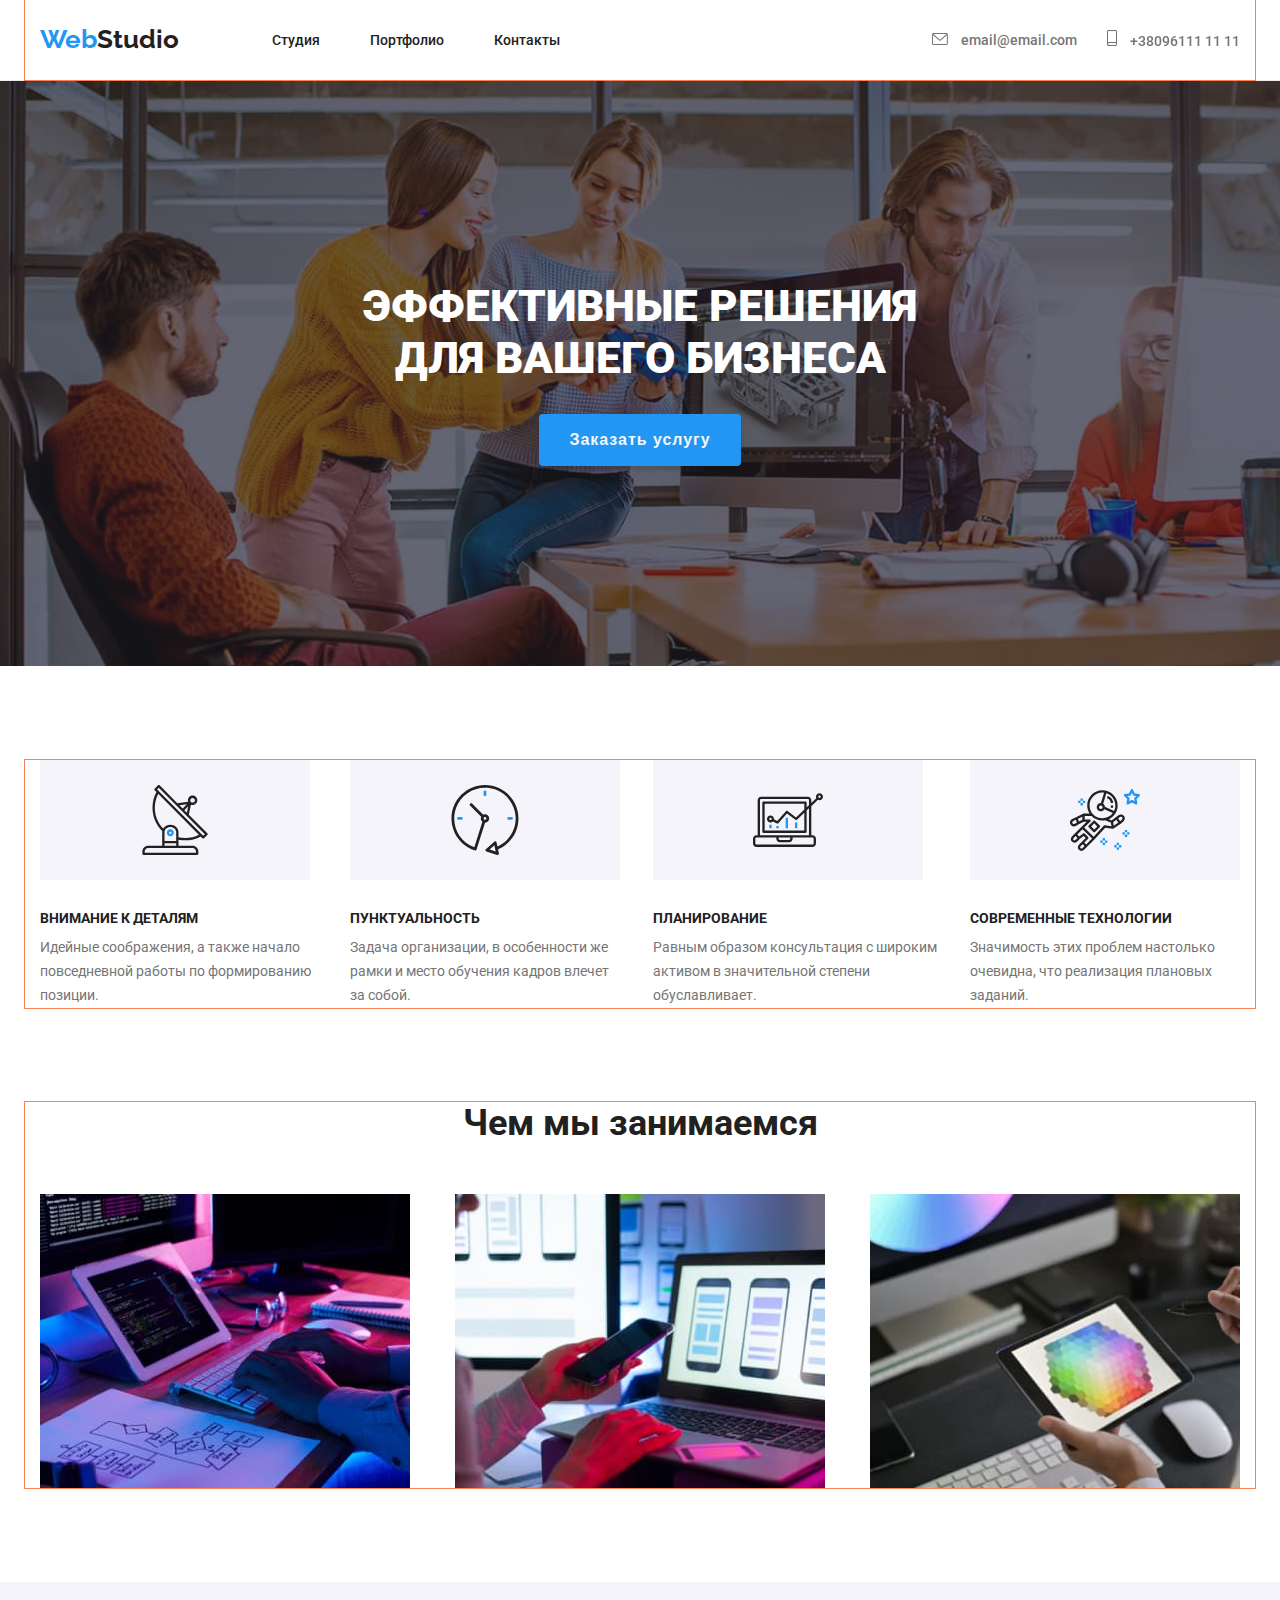
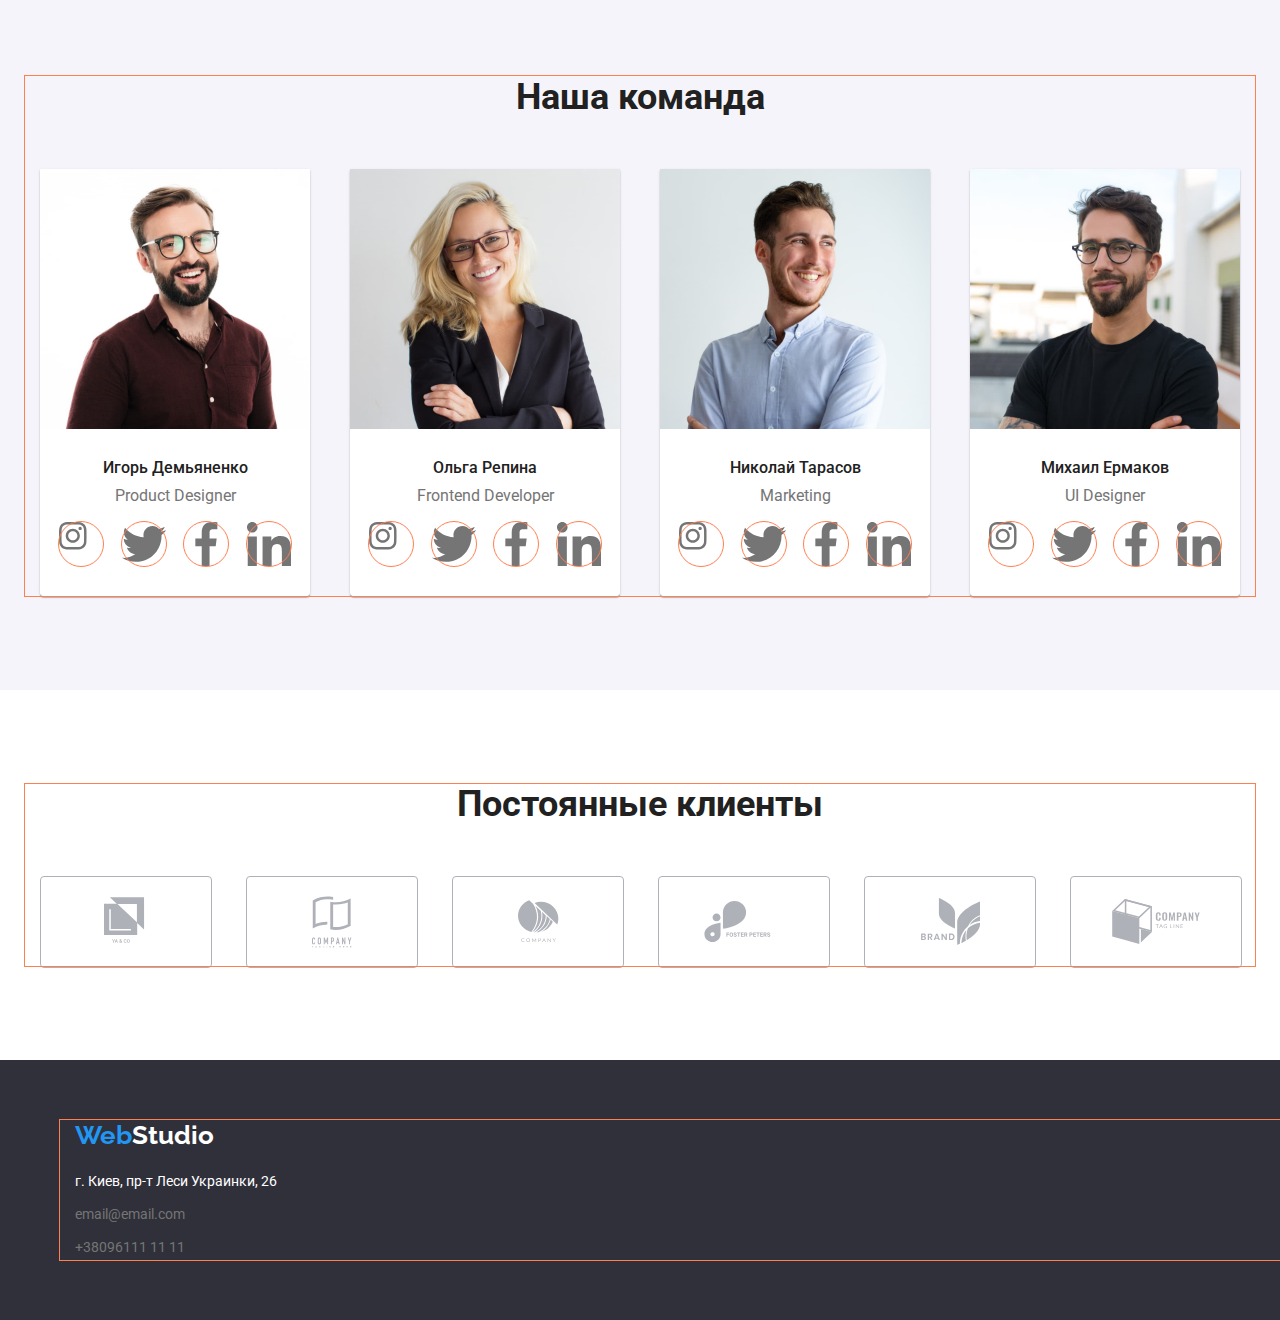
==== commit 64e230a8: "4" ====
--- a/index.html
+++ b/index.html
@@ -169,21 +169,21 @@
                   <ul class="teamate-networks">
                     <li class="teamate-network-item">
                       <a class="teamate-network-link" href="">
-                        <svg class="network-icon" width="21" height="21">
-                          <use href="./images/symbol-defs.svg#icon-Ellips"></use>
+                        <svg class="network-icon" width="20" height="20">
+                          <use href="./images/symbol-defs.svg#icon-inst"></use>
                         </svg>
                       </a>
                     </li>
                     <li class="teamate-network-item">
                       <a class="teamate-network-link" href="">
-                        <svg class="network-icon" width="20" height="20">
+                        <svg class="network-icon" width="20" height="16.25">
                           <use href="./images/symbol-defs.svg#icon-twitter"></use>
                         </svg>
                       </a>
                     </li>
                     <li class="teamate-network-item">
                       <a class="teamate-network-link" href="">
-                        <svg class="network-icon" width="20" height="20">
+                        <svg class="network-icon" width="10" height="20">
                           <use href="./images/symbol-defs.svg#icon-facebook"></use>
                         </svg>
                       </a>
@@ -208,20 +208,20 @@
                   <li class="teamate-network-item">
                     <a class="teamate-network-link" href="">
                       <svg class="network-icon" width="20" height="20">
-                        <use href="./images/symbol-defs.svg#icon-Ellips"></use>
-                      </svg>
-                    </a>
-                  </li>
-                  <li class="teamate-network-item">
-                    <a class="teamate-network-link" href="">
-                      <svg class="network-icon" width="20" height="20">
+                        <use href="./images/symbol-defs.svg#icon-inst"></use>
+                      </svg>
+                    </a>
+                  </li>
+                  <li class="teamate-network-item">
+                    <a class="teamate-network-link" href="">
+                      <svg class="network-icon" width="20" height="16.25">
                         <use href="./images/symbol-defs.svg#icon-twitter"></use>
                       </svg>
                     </a>
                   </li>
                   <li class="teamate-network-item">
                     <a class="teamate-network-link" href="">
-                      <svg class="network-icon" width="20" height="20">
+                      <svg class="network-icon" width="10" height="20">
                         <use href="./images/symbol-defs.svg#icon-facebook"></use>
                       </svg>
                     </a>
@@ -245,20 +245,20 @@
                   <li class="teamate-network-item">
                     <a class="teamate-network-link" href="">
                       <svg class="network-icon" width="20" height="20">
-                        <use href="./images/symbol-defs.svg#icon-Ellips"></use>
-                      </svg>
-                    </a>
-                  </li>
-                  <li class="teamate-network-item">
-                    <a class="teamate-network-link" href="">
-                      <svg class="network-icon" width="20" height="20">
+                        <use href="./images/symbol-defs.svg#icon-inst"></use>
+                      </svg>
+                    </a>
+                  </li>
+                  <li class="teamate-network-item">
+                    <a class="teamate-network-link" href="">
+                      <svg class="network-icon" width="20" height="16.25">
                         <use href="./images/symbol-defs.svg#icon-twitter"></use>
                       </svg>
                     </a>
                   </li>
                   <li class="teamate-network-item">
                     <a class="teamate-network-link" href="">
-                      <svg class="network-icon" width="20" height="20">
+                      <svg class="network-icon" width="10" height="20">
                         <use href="./images/symbol-defs.svg#icon-facebook"></use>
                       </svg>
                     </a>
@@ -281,21 +281,21 @@
                 <ul class="teamate-networks">
                   <li class="teamate-network-item">
                     <a class="teamate-network-link" href="">
-                      <svg class="network-icon" width="21" height="21">
-                        <use href="./images/symbol-defs.svg#icon-Ellips"></use>
-                      </svg>
-                    </a>
-                  </li>
-                  <li class="teamate-network-item">
-                    <a class="teamate-network-link" href="">
-                      <svg class="network-icon" width="20" height="20">
+                      <svg class="network-icon" width="20" height="20">
+                        <use href="./images/symbol-defs.svg#icon-inst"></use>
+                      </svg>
+                    </a>
+                  </li>
+                  <li class="teamate-network-item">
+                    <a class="teamate-network-link" href="">
+                      <svg class="network-icon" width="20" height="16.25">
                         <use href="./images/symbol-defs.svg#icon-twitter"></use>
                       </svg>
                     </a>
                   </li>
                   <li class="teamate-network-item">
                     <a class="teamate-network-link" href="">
-                      <svg class="network-icon" width="20" height="20">
+                      <svg class="network-icon" width="10" height="20">
                         <use href="./images/symbol-defs.svg#icon-facebook"></use>
                       </svg>
                     </a>
--- a/css/styles.css
+++ b/css/styles.css
@@ -39,6 +39,7 @@
 }
 
 .ctn {
+
   outline: 1px solid coral;
   width: 1200px;
   margin: 0 auto;
@@ -78,11 +79,6 @@
 .nav-item:not(:first-child) {
   margin-left: 50px;
 }
-
-/* padding: 0 200px; */
-/* display: flex; */
-/* .header > .ctn {
-  padding: 0 215px;} */
 
 .logo {
   display: inline-block;
@@ -357,17 +353,26 @@
 }
 
 .teamate-network-link {
+  display: flex;
+  outline: coral 1px solid;
   color: #757575;
-  object-fit: cover;
+  object-fit: contain;
   border-radius: 50%;
-
   width: 44px;
   height: 44px;
+  align-items: baseline;
+  position: 50% 50%;
+}
+
+.teamate-network-item {
+  align-items: baseline;
 }
 
 .teamate-network-link:hover,
 .teamate-network-link:focus {
-  color: var(--focus);
+  color: var(--background-main);
+  background-color: var(--focus);
+  position: centre;
 
   /* background-color: var(--focus); */
   /* fill: darkmagenta; */
@@ -375,6 +380,9 @@
 
 .network-icon {
   fill: currentColor;
+  width: 100%;
+  height: 100%;
+  object-fit: contain;
 }
 
 /* CLIENT*S */
@@ -395,17 +403,10 @@
 }
   
 .client li {
-  display: flex;
-  align-items: center;
-  justify-content: center;
+  
   width: 170px;
   height: 90px;
-  border: var(--greytext) 1px solid;
-  border-radius: 4px;
-  color: #757575;
-  
-  /* position: centre; */
-}
+  }
   
 
 .client-item:hover .client-icon,
@@ -418,11 +419,18 @@
 }
 
 .client-item a {
+  width: 100%;
+  height: 100%;
+  display: flex;
+  align-items: center;
+  justify-content: center;
+  border: var(--greytext-second) 1px solid;
   color:var(--greytext-second);
+  border-radius: 4px;
 }
    
-.client-item:hover,
-.client-item:focus {
+.client-item:hover a,
+.client-item:focus a {
   border-color: var(--focus);
   outline: none;
 }
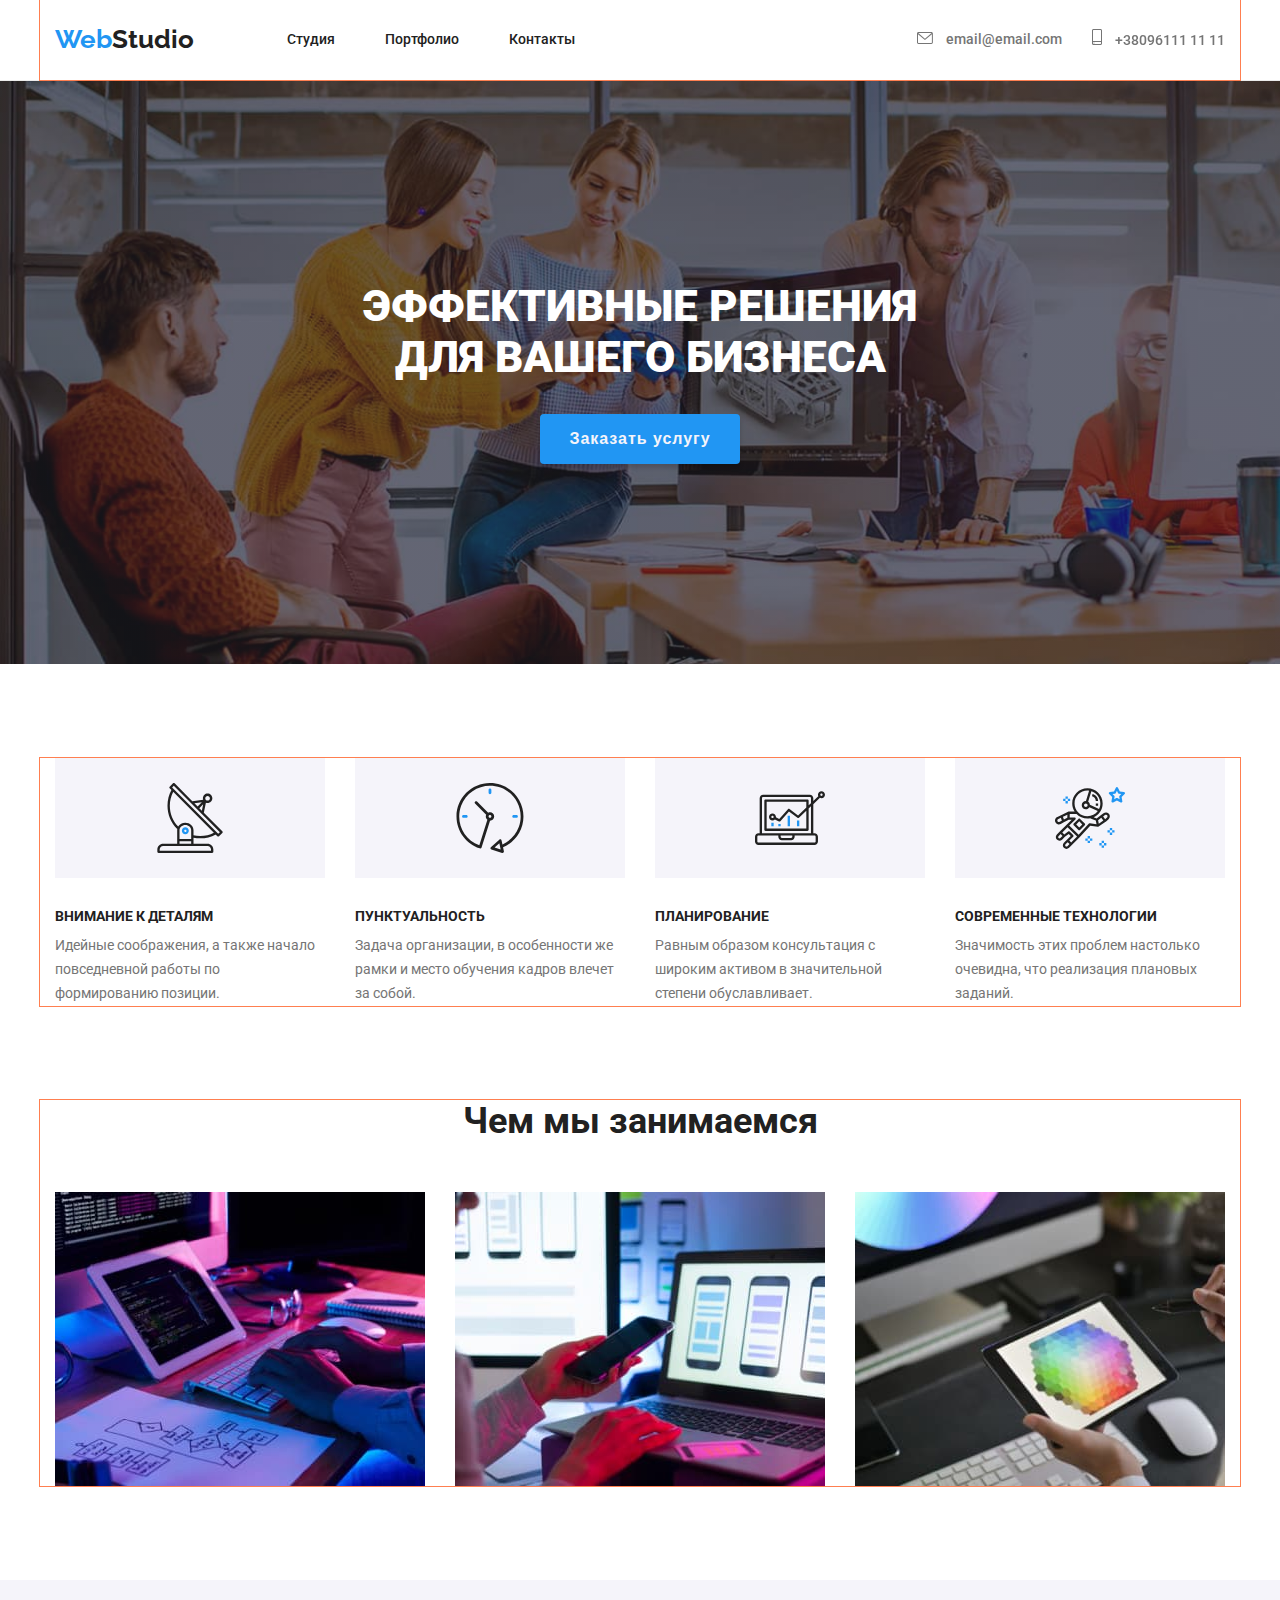
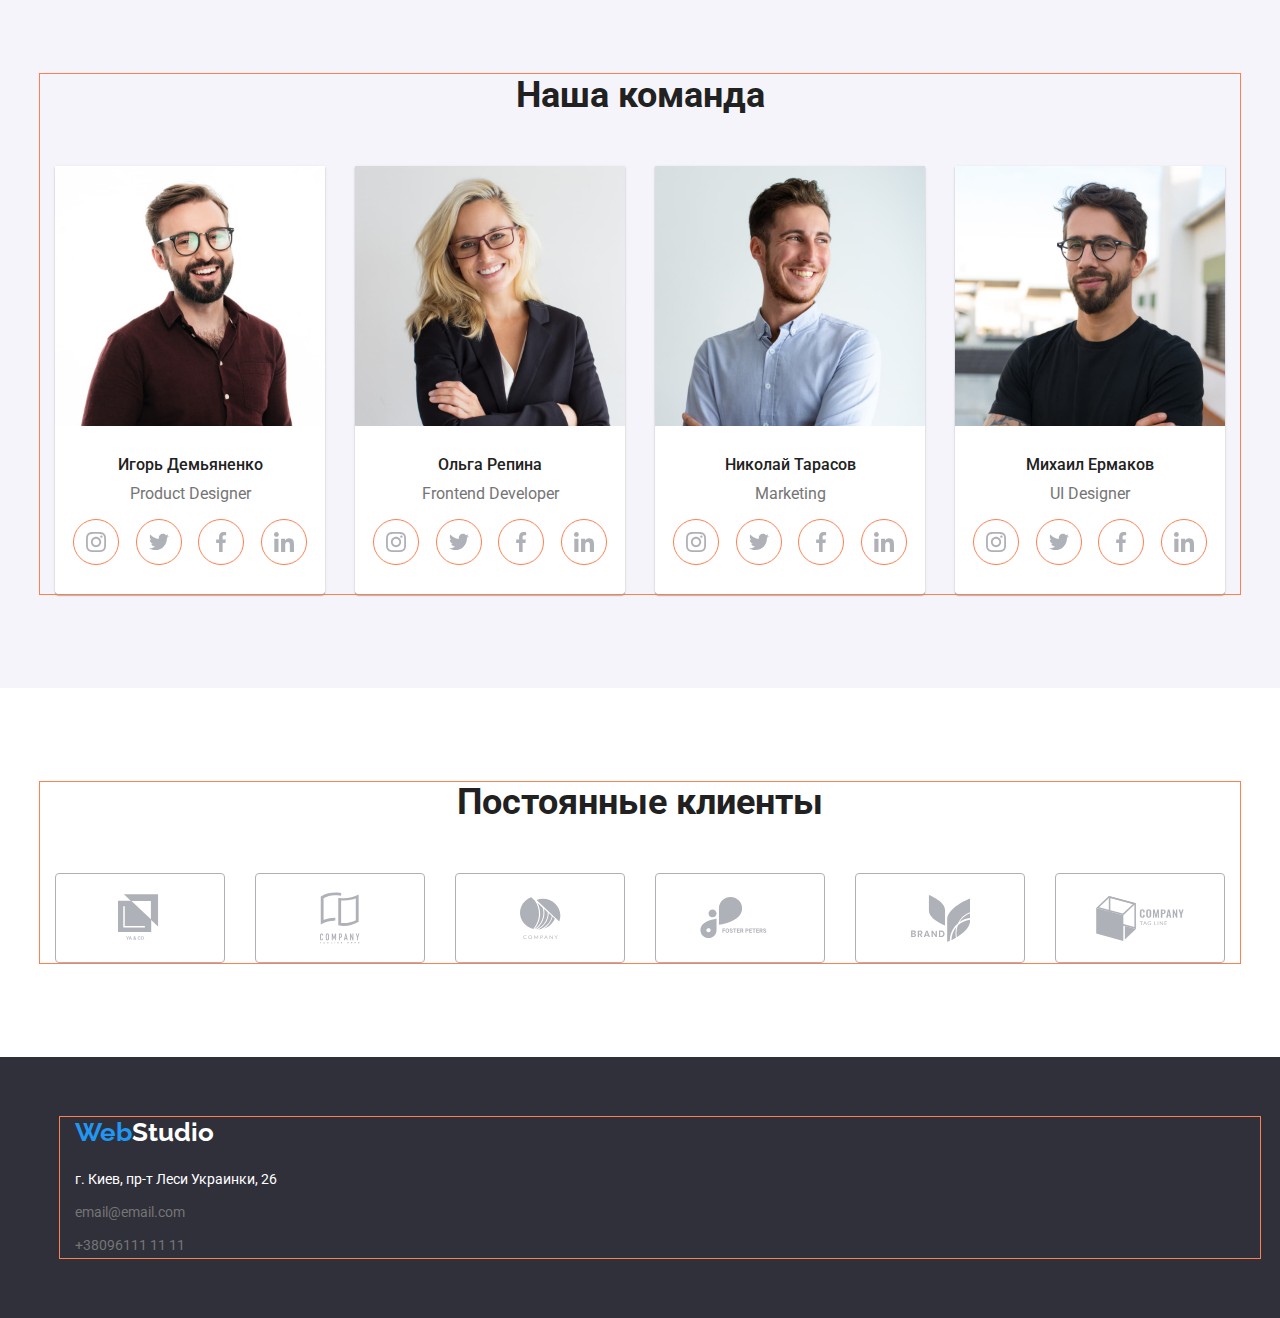
==== commit b1d7bd61: "4" ====
--- a/index.html
+++ b/index.html
@@ -183,7 +183,7 @@
                     </li>
                     <li class="teamate-network-item">
                       <a class="teamate-network-link" href="">
-                        <svg class="network-icon" width="10" height="20">
+                        <svg class="network-icon" width="20" height="20">
                           <use href="./images/symbol-defs.svg#icon-facebook"></use>
                         </svg>
                       </a>
--- a/css/styles.css
+++ b/css/styles.css
@@ -25,6 +25,7 @@
 /* padding-top: 80px; */
 
 body {
+  box-sizing: border-box;
   font-family: 'Roboto', sans-serif;
   color: var(--maintext);
   background-color: var(--background-main);
@@ -39,7 +40,6 @@
 }
 
 .ctn {
-
   outline: 1px solid coral;
   width: 1200px;
   margin: 0 auto;
@@ -353,20 +353,20 @@
 }
 
 .teamate-network-link {
-  display: flex;
+  display: inline-flex;
   outline: coral 1px solid;
-  color: #757575;
+  color: var(--greytext-second);
   object-fit: contain;
   border-radius: 50%;
   width: 44px;
   height: 44px;
-  align-items: baseline;
-  position: 50% 50%;
+  align-items: center;
+  justify-content: center;
 }
 
 .teamate-network-item {
   align-items: baseline;
-}
+ }
 
 .teamate-network-link:hover,
 .teamate-network-link:focus {
@@ -380,9 +380,10 @@
 
 .network-icon {
   fill: currentColor;
-  width: 100%;
-  height: 100%;
+  width: 20px;
+  height: 20px;
   object-fit: contain;
+  
 }
 
 /* CLIENT*S */
@@ -411,7 +412,7 @@
 
 .client-item:hover .client-icon,
 .client-item:focus .client-icon {
-  border-color: var(--focus);
+  
   color: var(--focus);
   fill: var(--focus);
   /* background-color: var(--focus); */
@@ -429,10 +430,12 @@
   border-radius: 4px;
 }
    
-.client-item:hover a,
-.client-item:focus a {
+.client-item a:hover,
+.client-item a:focus {
   border-color: var(--focus);
   outline: none;
+  fill: var(--focus);
+  color: var(--focus);
 }
 
 .client-icon {
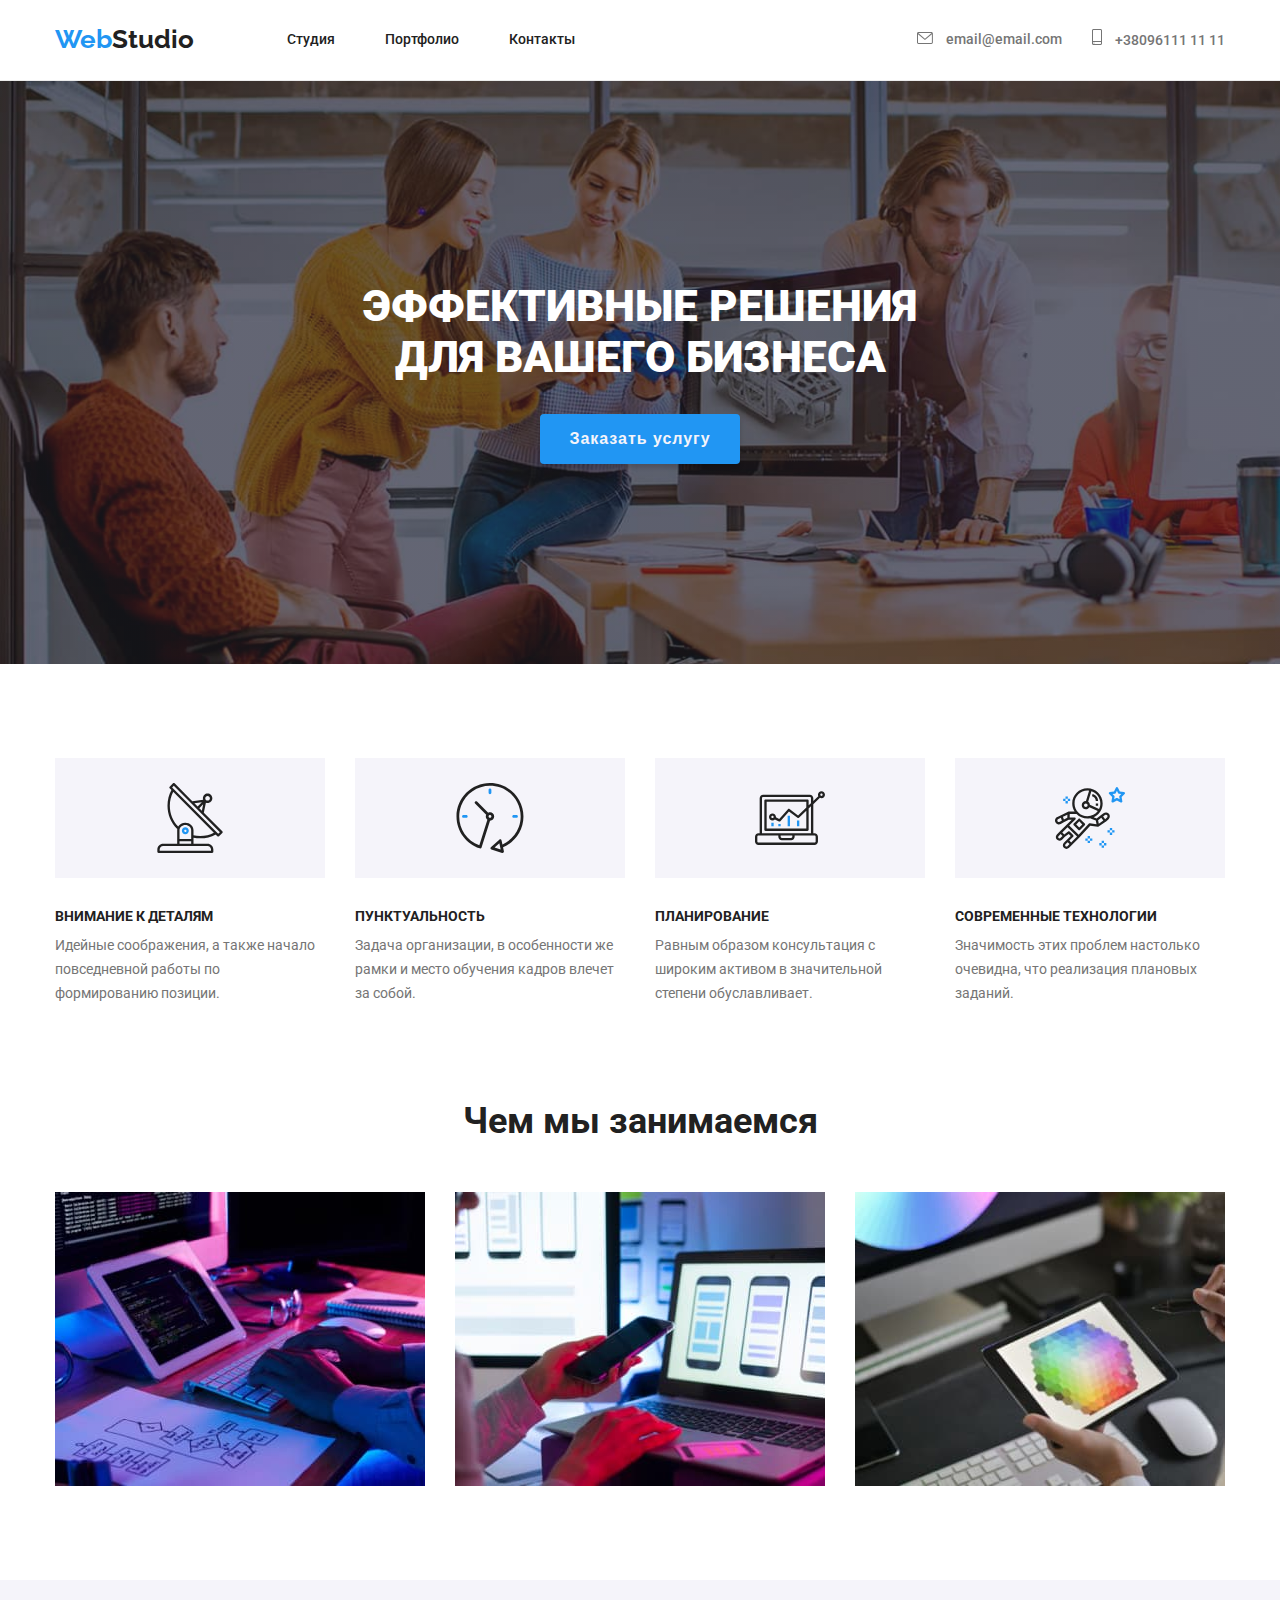
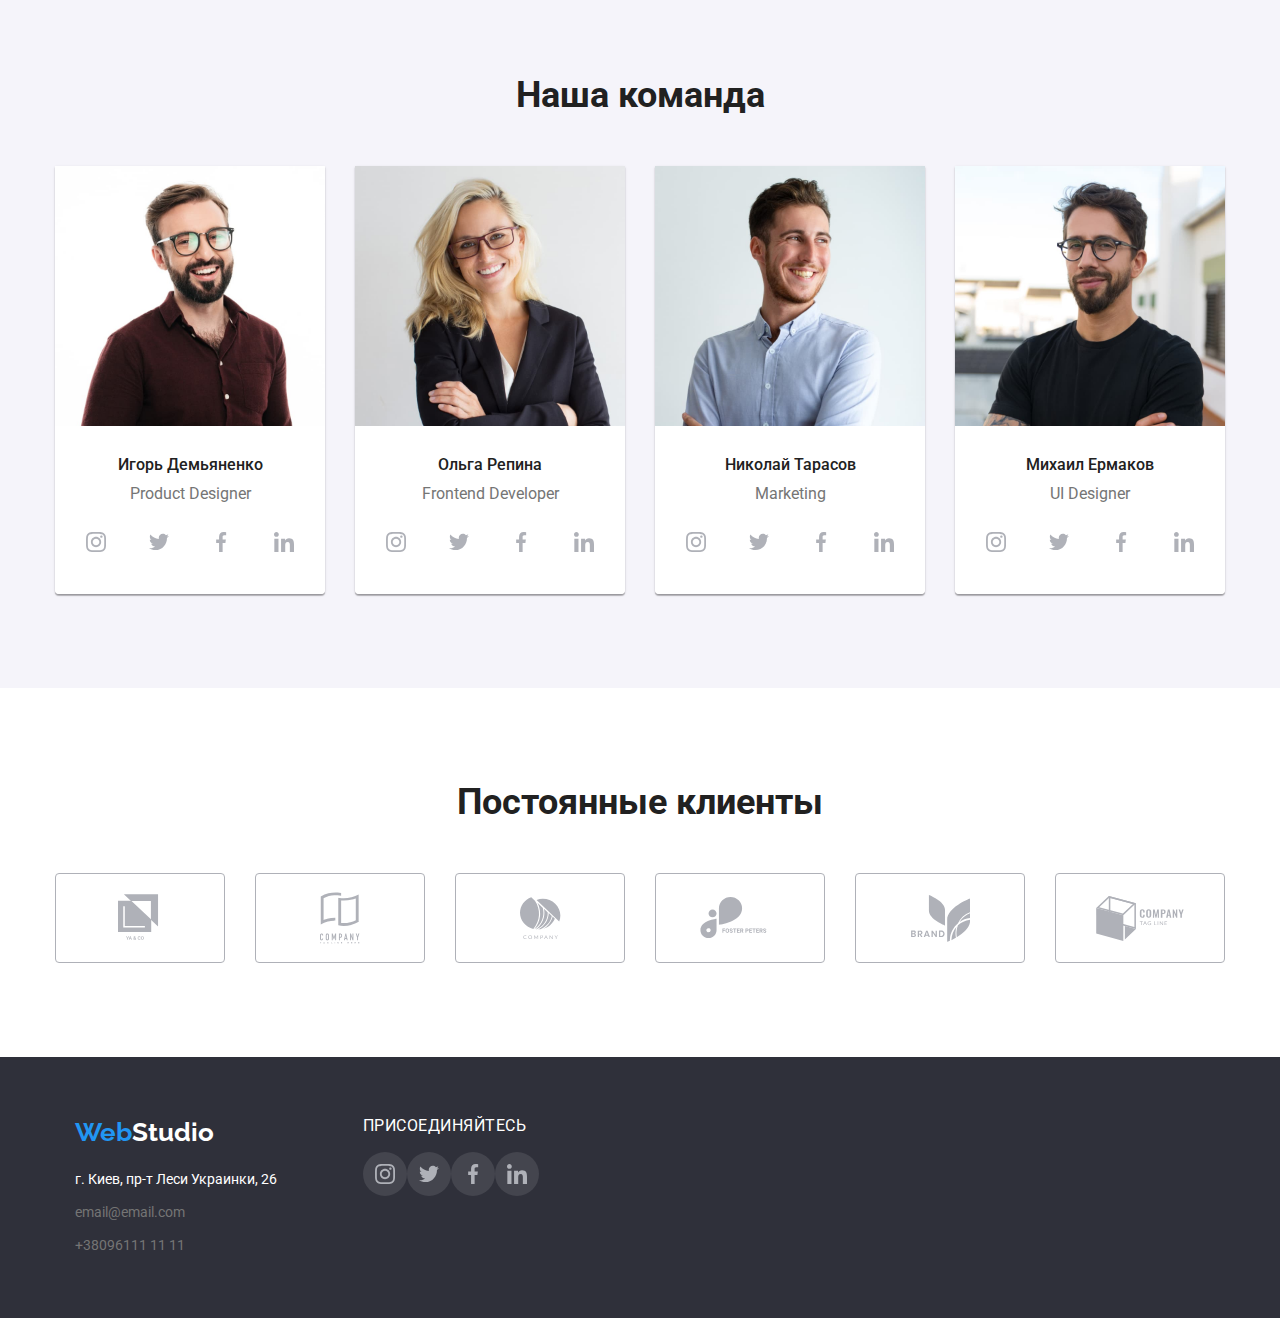
==== commit 121f1c0c: "4" ====
--- a/index.html
+++ b/index.html
@@ -366,40 +366,42 @@
             <a class="adress link" href="tel:+380961111111">+38096111 11 11</a>
           </address>
         </div>
+        <div class="social-links">
+          <p class="social-links-text">присоединяйтесь</p>
+          
+          <ul class="teamate-networks">
+            <li class="teamate-network-item">
+              <a class="teamate-network-link" href="">
+                <svg class="network-icon" width="20" height="20">
+                  <use href="./images/symbol-defs.svg#icon-inst"></use>
+                </svg>
+              </a>
+            </li>
+            <li class="teamate-network-item">
+              <a class="teamate-network-link" href="">
+                <svg class="network-icon" width="20" height="16.25">
+                  <use href="./images/symbol-defs.svg#icon-twitter"></use>
+                </svg>
+              </a>
+            </li>
+            <li class="teamate-network-item">
+              <a class="teamate-network-link" href="">
+                <svg class="network-icon" width="20" height="20">
+                  <use href="./images/symbol-defs.svg#icon-facebook"></use>
+                </svg>
+              </a>
+            </li>
+            <li class="teamate-network-item">
+              <a class="teamate-network-link" href="">
+                <svg class="network-icon" width="20" height="20">
+                  <use href="./images/symbol-defs.svg#icon-linkedin"></use>
+                </svg>
+              </a>
+            </li>
+          </ul>
+
+        </div>
       </div>
-      <!-- <div class="singin">
-        <h3>присоединяйтесь</h3>
-        <ul>
-          <li>
-            <a
-              href="http://instagram.com"
-              target="_blank"
-              rel="noopener noreferrer"
-            ></a>
-          </li>
-          <li>
-            <a
-              href="http://twitter.com"
-              target="_blank"
-              rel="noopener noreferrer"
-            ></a>
-          </li>
-          <li>
-            <a
-              href="http://facebook.com"
-              target="_blank"
-              rel="noopener noreferrer"
-            ></a>
-          </li>
-          <li>
-            <a
-              href="http://linkedin.com"
-              target="_blank"
-              rel="noopener noreferrer"
-            ></a>
-          </li>
-        </ul>
-      </div> -->
-    </footer>
+      </footer>
   </body>
 </html>
--- a/css/styles.css
+++ b/css/styles.css
@@ -40,7 +40,9 @@
 }
 
 .ctn {
-  outline: 1px solid coral;
+  
+  /* outline: 1px solid coral; */
+
   width: 1200px;
   margin: 0 auto;
   padding: 0 15px;
@@ -354,7 +356,8 @@
 
 .teamate-network-link {
   display: inline-flex;
-  outline: coral 1px solid;
+
+  /* outline: coral 1px solid; */
   color: var(--greytext-second);
   object-fit: contain;
   border-radius: 50%;
@@ -457,6 +460,12 @@
 .foot {
   padding: 60px;
   background-color: var(--background-hero);
+  
+}
+
+.foot > .ctn {
+  display: flex;
+  flex-wrap: wrap;
 }
 
 .logo-S {
@@ -478,6 +487,31 @@
   margin-top: 9px;
 }
 
+.social-links {
+  margin-left: 86px;
+  align-items: baseline;
+}
+
+.social-links .teamate-network-link {
+background: rgba(255, 255, 255, 0.1);
+}
+
+.social-links-text {
+  font-family: Roboto, sans-serif;
+  width: 700;
+  size: 14px;
+  line-height: 1.172;
+  letter-spacing: 0.03em;
+  text-transform: uppercase;  
+  color: var(--background-main);
+}
+
+.foot .teamate-network-link:hover,
+.foot .teamate-network-link:focus {
+  color: var(--background-main);
+  background-color: var(--focus);
+}
+
 .nav-list::after {
   content: '';
   position: absolute;
